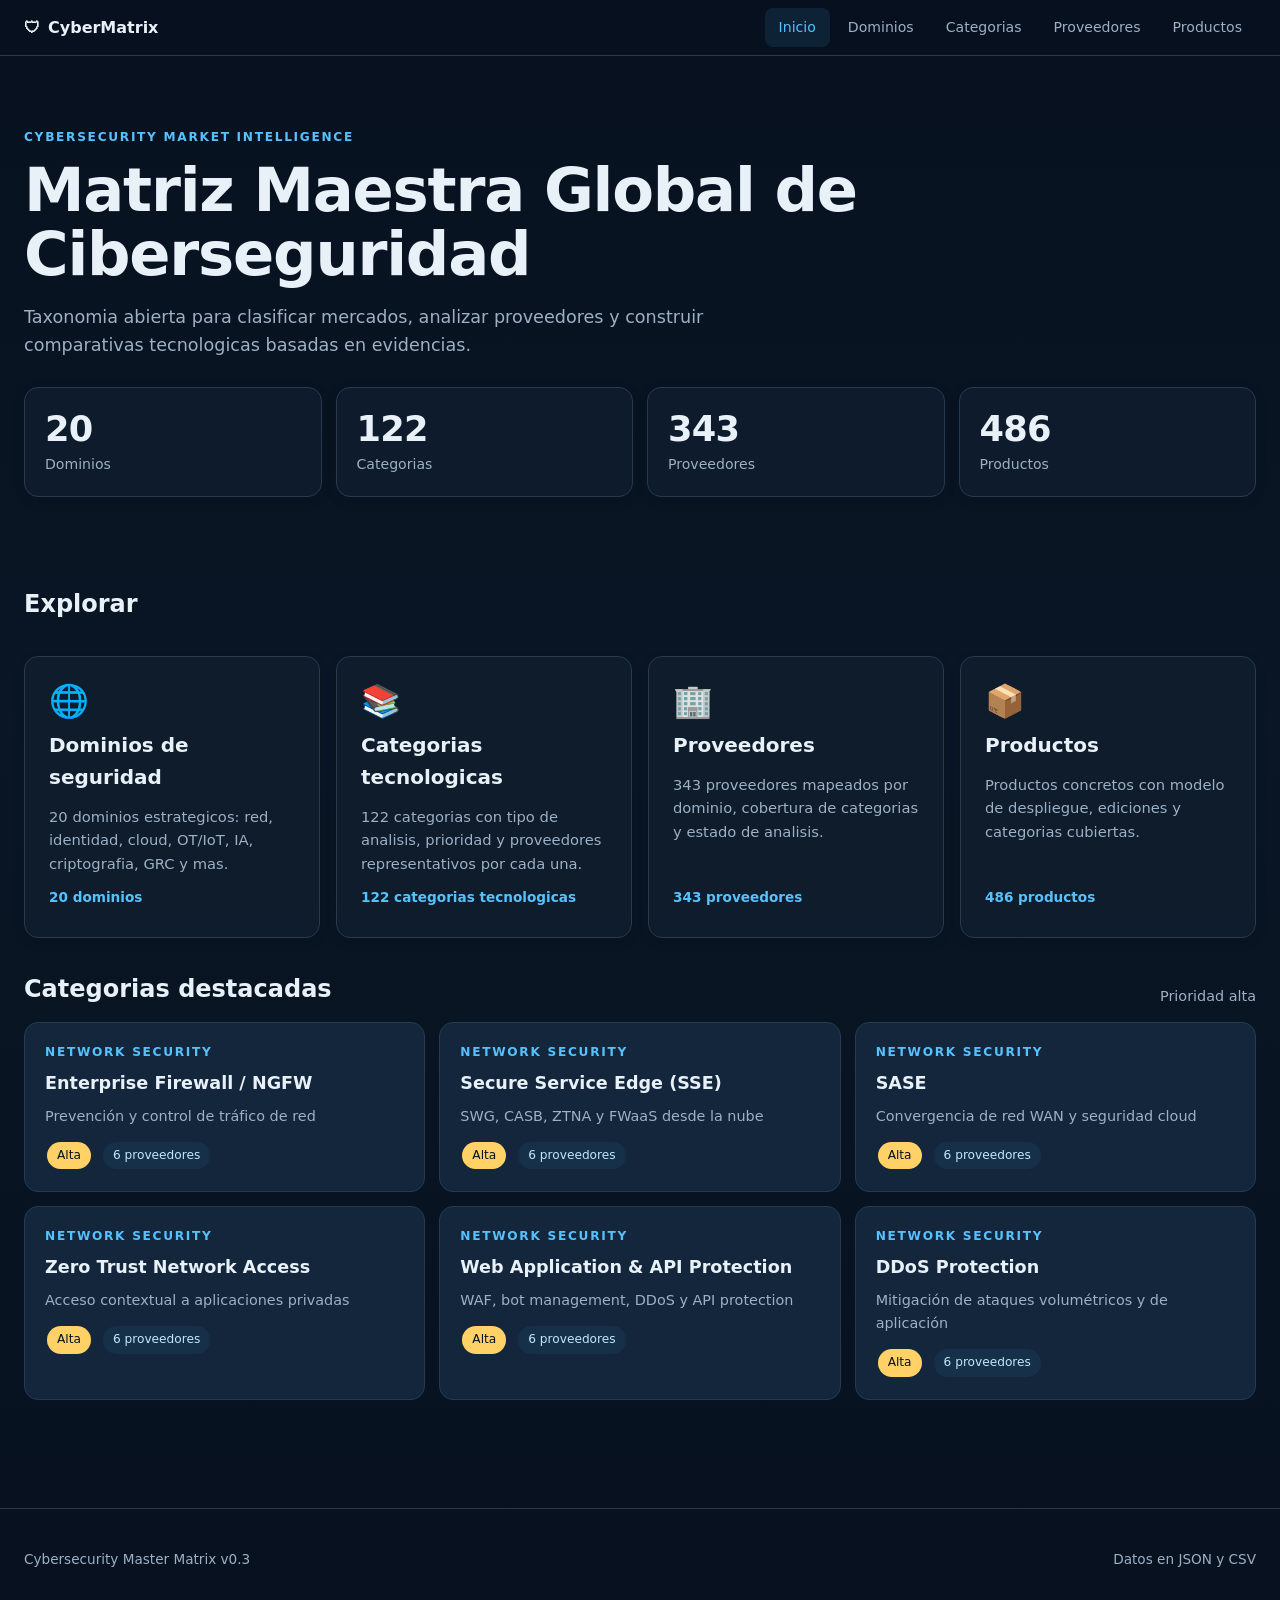
==== index.html @ caa4a9ca "feat: v0.3 — product layer, capabilities, deployment badges - 550 product entries (486 unique) mappe" ====
<!DOCTYPE html>
<html lang="es">
<head>
  <meta charset="utf-8">
  <meta name="viewport" content="width=device-width, initial-scale=1">
  <meta name="description" content="Matriz maestra global de mercados, categorias y proveedores de ciberseguridad. Taxonomia abierta con 20 dominios, 122 categorias y 343 proveedores.">
  <title>Matriz Maestra Global de Ciberseguridad</title>
  <link rel="stylesheet" href="assets/styles.css">
</head>
<body>
  <div id="nav-slot"></div>

  <main class="page-content">
    <div class="container">

      <section class="hero">
        <div class="eyebrow">Cybersecurity Market Intelligence</div>
        <h1>Matriz Maestra Global de Ciberseguridad</h1>
        <p>Taxonomia abierta para clasificar mercados, analizar proveedores y construir comparativas tecnologicas basadas en evidencias.</p>
        <div id="stats" class="stats"></div>
      </section>

      <section>
        <div class="section-header">
          <h2>Explorar</h2>
        </div>
        <div class="entries">
          <a class="entry-card" href="domains.html">
            <div class="entry-icon">&#127760;</div>
            <h2>Dominios de seguridad</h2>
            <p>20 dominios estrategicos: red, identidad, cloud, OT/IoT, IA, criptografia, GRC y mas.</p>
            <span id="count-domains" class="entry-count"></span>
          </a>
          <a class="entry-card" href="categories.html">
            <div class="entry-icon">&#128218;</div>
            <h2>Categorias tecnologicas</h2>
            <p>122 categorias con tipo de analisis, prioridad y proveedores representativos por cada una.</p>
            <span id="count-categories" class="entry-count"></span>
          </a>
          <a class="entry-card" href="providers.html">
            <div class="entry-icon">&#127970;</div>
            <h2>Proveedores</h2>
            <p>343 proveedores mapeados por dominio, cobertura de categorias y estado de analisis.</p>
            <span id="count-providers" class="entry-count"></span>
          </a>
          <a class="entry-card" href="products.html">
            <div class="entry-icon">&#128230;</div>
            <h2>Productos</h2>
            <p>Productos concretos con modelo de despliegue, ediciones y categorias cubiertas.</p>
            <span id="count-products" class="entry-count"></span>
          </a>
        </div>
      </section>

      <section>
        <div class="section-header">
          <h2>Categorias destacadas</h2>
          <span class="result-count">Prioridad alta</span>
        </div>
        <div id="highlights"></div>
      </section>

    </div>
  </main>

  <div id="footer-slot"></div>

  <script src="assets/data.js"></script>
  <script src="assets/app.js"></script>
</body>
</html>
---- assets/styles.css ----
/* ==========================================================================
   Cybersecurity Master Matrix — v0.2
   Dark theme, CSS custom properties, mobile-first responsive
   ========================================================================== */

/* --- Custom Properties --- */
:root {
  --bg: #07111f;
  --bg-gradient: linear-gradient(180deg, #07111f, #0a1625 45%, #07111f);
  --panel: rgba(15, 29, 46, 0.88);
  --panel-solid: #0f1d2e;
  --panel-hover: #13263b;
  --text: #e8f0f8;
  --text-secondary: #9db0c4;
  --accent: #55c2ff;
  --accent-hover: #7dd3ff;
  --border: #263b50;
  --success: #6ee7a8;
  --warning: #ffd166;
  --danger: #ff6b6b;
  --radius: 14px;
  --radius-sm: 8px;
  --radius-pill: 999px;
  --shadow: 0 14px 40px rgba(0, 0, 0, 0.18);
  --shadow-sm: 0 4px 12px rgba(0, 0, 0, 0.12);
  --font: Inter, ui-sans-serif, system-ui, -apple-system, "Segoe UI", Roboto, Arial, sans-serif;
  --max-width: 1400px;
  --nav-height: 56px;
}

/* --- Reset --- */
*,
*::before,
*::after {
  box-sizing: border-box;
  margin: 0;
  padding: 0;
}

/* --- Base --- */
html {
  scroll-behavior: smooth;
  -webkit-text-size-adjust: 100%;
}

body {
  font-family: var(--font);
  background: var(--bg-gradient);
  color: var(--text);
  line-height: 1.6;
  min-height: 100vh;
}

a {
  color: var(--accent);
  text-decoration: none;
  transition: color 0.2s;
}

a:hover {
  color: var(--accent-hover);
}

/* --- Layout --- */
.container {
  max-width: var(--max-width);
  margin: 0 auto;
  padding: 0 24px;
}

.page-content {
  padding-top: calc(var(--nav-height) + 24px);
  padding-bottom: 60px;
  min-height: 100vh;
}

/* --- Navigation --- */
.nav {
  position: fixed;
  top: 0;
  left: 0;
  right: 0;
  height: var(--nav-height);
  background: rgba(7, 17, 31, 0.92);
  backdrop-filter: blur(16px);
  -webkit-backdrop-filter: blur(16px);
  border-bottom: 1px solid var(--border);
  z-index: 100;
  display: flex;
  align-items: center;
}

.nav .container {
  display: flex;
  align-items: center;
  justify-content: space-between;
  width: 100%;
}

.nav-brand {
  font-weight: 700;
  font-size: 1rem;
  color: var(--text);
  display: flex;
  align-items: center;
  gap: 8px;
  white-space: nowrap;
  text-decoration: none;
}

.nav-brand:hover {
  color: var(--text);
}

.nav-links {
  display: flex;
  gap: 4px;
  list-style: none;
}

.nav-links a {
  padding: 8px 14px;
  border-radius: var(--radius-sm);
  color: var(--text-secondary);
  font-size: 0.88rem;
  font-weight: 500;
  transition: background 0.2s, color 0.2s;
}

.nav-links a:hover,
.nav-links a.active {
  background: rgba(85, 194, 255, 0.1);
  color: var(--accent);
}

.nav-toggle {
  display: none;
  background: none;
  border: none;
  color: var(--text);
  font-size: 1.4rem;
  cursor: pointer;
  padding: 4px 8px;
}

/* --- Breadcrumbs --- */
.breadcrumbs {
  display: flex;
  align-items: center;
  gap: 6px;
  font-size: 0.85rem;
  color: var(--text-secondary);
  margin-bottom: 20px;
  flex-wrap: wrap;
}

.breadcrumbs a {
  color: var(--text-secondary);
}

.breadcrumbs a:hover {
  color: var(--accent);
}

.breadcrumbs .sep {
  color: var(--border);
  user-select: none;
}

.breadcrumbs .current {
  color: var(--text);
  font-weight: 600;
}

/* --- Hero --- */
.hero {
  padding: 48px 0 32px;
}

.hero .eyebrow {
  margin-bottom: 12px;
}

.hero h1 {
  font-size: clamp(2rem, 5vw, 3.8rem);
  line-height: 1.05;
  margin-bottom: 16px;
  max-width: 900px;
  letter-spacing: -0.02em;
}

.hero p {
  color: var(--text-secondary);
  max-width: 700px;
  font-size: 1.1rem;
  line-height: 1.6;
}

/* --- Eyebrow --- */
.eyebrow {
  text-transform: uppercase;
  letter-spacing: 0.14em;
  font-size: 0.76rem;
  color: var(--accent);
  font-weight: 700;
}

/* --- Stats Grid --- */
.stats {
  display: grid;
  grid-template-columns: repeat(4, 1fr);
  gap: 14px;
  margin: 28px 0;
}

.stat {
  background: var(--panel);
  border: 1px solid var(--border);
  border-radius: var(--radius);
  padding: 20px;
  box-shadow: var(--shadow-sm);
}

.stat strong {
  font-size: 2.2rem;
  display: block;
  line-height: 1.2;
  letter-spacing: -0.02em;
}

.stat span {
  color: var(--text-secondary);
  font-size: 0.88rem;
}

/* --- Entry Cards (homepage) --- */
.entries {
  display: grid;
  grid-template-columns: repeat(auto-fit, minmax(260px, 1fr));
  gap: 16px;
  margin: 32px 0;
}

.entry-card {
  background: var(--panel);
  border: 1px solid var(--border);
  border-radius: var(--radius);
  padding: 28px 24px;
  box-shadow: var(--shadow-sm);
  transition: border-color 0.2s, transform 0.15s, box-shadow 0.2s;
  display: flex;
  flex-direction: column;
  gap: 12px;
  text-decoration: none;
  color: var(--text);
}

.entry-card:hover {
  border-color: var(--accent);
  transform: translateY(-2px);
  box-shadow: var(--shadow), 0 0 0 1px var(--accent);
  color: var(--text);
}

.entry-card .entry-icon {
  font-size: 2rem;
  line-height: 1;
}

.entry-card h2 {
  font-size: 1.25rem;
  margin: 0;
}

.entry-card p {
  color: var(--text-secondary);
  font-size: 0.92rem;
  margin: 0;
  flex: 1;
}

.entry-card .entry-count {
  color: var(--accent);
  font-size: 0.85rem;
  font-weight: 600;
}

/* --- Panel --- */
.panel {
  background: var(--panel);
  border: 1px solid var(--border);
  border-radius: var(--radius);
  box-shadow: var(--shadow);
  padding: 18px;
  overflow: auto;
}

/* --- Toolbar / Filters --- */
.toolbar {
  display: grid;
  grid-template-columns: 2fr 1fr 1fr;
  gap: 12px;
  padding: 16px;
  position: sticky;
  top: var(--nav-height);
  z-index: 50;
  backdrop-filter: blur(14px);
  -webkit-backdrop-filter: blur(14px);
  margin-bottom: 20px;
}

.toolbar.two-col {
  grid-template-columns: 2fr 1fr;
}

input[type="search"],
input[type="text"],
select {
  width: 100%;
  padding: 11px 14px;
  border-radius: var(--radius-sm);
  border: 1px solid var(--border);
  background: #0a1726;
  color: var(--text);
  font-size: 0.92rem;
  font-family: var(--font);
  transition: border-color 0.2s;
}

input[type="search"]:focus,
input[type="text"]:focus,
select:focus {
  outline: none;
  border-color: var(--accent);
}

/* --- Grid --- */
.grid {
  display: grid;
  grid-template-columns: repeat(auto-fill, minmax(320px, 1fr));
  gap: 14px;
}

/* --- Card --- */
.card {
  background: var(--panel-hover);
  border: 1px solid var(--border);
  border-radius: var(--radius);
  padding: 20px;
  transition: border-color 0.2s, transform 0.15s;
}

.card:hover {
  border-color: rgba(85, 194, 255, 0.4);
  transform: translateY(-1px);
}

a.card {
  color: var(--text);
  text-decoration: none;
  display: block;
}

.card .eyebrow {
  margin-bottom: 6px;
}

.card h3 {
  margin: 4px 0 8px;
  font-size: 1.1rem;
}

.card p {
  color: var(--text-secondary);
  font-size: 0.9rem;
}

.card-meta {
  display: flex;
  gap: 8px;
  flex-wrap: wrap;
  margin-top: 12px;
}

/* --- Badge --- */
.badge {
  display: inline-block;
  padding: 4px 10px;
  border-radius: var(--radius-pill);
  background: #17304a;
  color: #bfe8ff;
  font-size: 0.76rem;
  font-weight: 500;
  white-space: nowrap;
  vertical-align: middle;
  margin: 2px 2px;
}

.badge.priority-Alta {
  background: var(--warning);
  color: #07111f;
}

.badge.priority-Media {
  background: #3d5a80;
  color: #e8f0f8;
}

.badge.priority-Baja {
  background: #1a2d42;
  color: #9db0c4;
}

.badge.maturity-Consolidado {
  background: rgba(110, 231, 168, 0.15);
  color: var(--success);
}

.badge.maturity-Crecimiento {
  background: rgba(85, 194, 255, 0.15);
  color: var(--accent);
}

.badge.maturity-Emergente {
  background: rgba(255, 209, 102, 0.15);
  color: var(--warning);
}

.badge.maturity-Especializado {
  background: rgba(200, 160, 255, 0.15);
  color: #c8a0ff;
}

.badge.deploy-saas {
  background: rgba(85, 194, 255, 0.15);
  color: var(--accent);
}

.badge.deploy-onprem {
  background: rgba(255, 150, 100, 0.15);
  color: #ff9664;
}

.badge.deploy-hybrid {
  background: rgba(200, 160, 255, 0.15);
  color: #c8a0ff;
}

.badge.deploy-cloud {
  background: rgba(110, 231, 168, 0.15);
  color: var(--success);
}

.badge.deploy-appliance {
  background: rgba(255, 209, 102, 0.15);
  color: var(--warning);
}

/* --- Table --- */
.table-wrapper {
  overflow-x: auto;
  -webkit-overflow-scrolling: touch;
}

table {
  width: 100%;
  border-collapse: collapse;
}

/* Only force min-width on listing tables, not detail tables */
.categories-table table {
  min-width: 800px;
}

th,
td {
  padding: 12px 14px;
  border-bottom: 1px solid var(--border);
  text-align: left;
  vertical-align: top;
  line-height: 1.5;
  word-break: break-word;
}

th {
  background: #102238;
  color: #cdeafa;
  font-size: 0.8rem;
  text-transform: uppercase;
  letter-spacing: 0.06em;
  font-weight: 600;
  white-space: nowrap;
}

/* Sticky headers only on listing pages (with toolbar above) */
.has-sticky-header th {
  position: sticky;
  top: calc(var(--nav-height) + 70px);
  z-index: 10;
}

tbody tr {
  transition: background 0.15s;
}

tbody tr:hover {
  background: #10243a;
}

td a {
  font-weight: 600;
}

/* --- Section Header --- */
.section-header {
  display: flex;
  justify-content: space-between;
  align-items: flex-end;
  gap: 16px;
  margin: 28px 0 14px;
}

.section-header h2 {
  margin: 0;
  font-size: 1.5rem;
}

.result-count {
  color: var(--text-secondary);
  font-size: 0.9rem;
  white-space: nowrap;
}

/* --- Detail Page (Ficha) --- */
.detail-header {
  margin-bottom: 32px;
}

.detail-header h1 {
  font-size: clamp(1.6rem, 4vw, 2.4rem);
  margin: 8px 0 12px;
  letter-spacing: -0.01em;
}

.detail-header .subtitle {
  color: var(--text-secondary);
  font-size: 1.05rem;
}

.detail-meta {
  display: flex;
  gap: 10px;
  flex-wrap: wrap;
  margin-top: 16px;
}

.detail-section {
  margin-bottom: 28px;
}

.detail-section h2 {
  font-size: 1.15rem;
  margin-bottom: 14px;
  padding-bottom: 8px;
  border-bottom: 1px solid var(--border);
}

.detail-grid {
  display: grid;
  grid-template-columns: repeat(auto-fill, minmax(280px, 1fr));
  gap: 12px;
}

/* --- Two-column detail layout --- */
.detail-layout {
  display: grid;
  grid-template-columns: 1fr 320px;
  gap: 24px;
  align-items: start;
}

.detail-main {
  min-width: 0;
}

.detail-sidebar {
  display: flex;
  flex-direction: column;
  gap: 16px;
}

.sidebar-card {
  background: var(--panel);
  border: 1px solid var(--border);
  border-radius: var(--radius);
  padding: 20px;
}

.sidebar-card h3 {
  font-size: 0.92rem;
  text-transform: uppercase;
  letter-spacing: 0.06em;
  color: var(--text-secondary);
  margin-bottom: 16px;
}

.sidebar-stats {
  display: grid;
  grid-template-columns: 1fr 1fr;
  gap: 12px;
  margin-bottom: 16px;
  padding-bottom: 16px;
  border-bottom: 1px solid var(--border);
}

.sidebar-stat {
  text-align: center;
}

.sidebar-stat strong {
  display: block;
  font-size: 1.8rem;
  line-height: 1.2;
  letter-spacing: -0.02em;
}

.sidebar-stat span {
  color: var(--text-secondary);
  font-size: 0.82rem;
}

.sidebar-row {
  display: flex;
  justify-content: space-between;
  align-items: center;
  padding: 8px 0;
  border-bottom: 1px solid rgba(38, 59, 80, 0.5);
  font-size: 0.9rem;
}

.sidebar-row:last-child {
  border-bottom: none;
}

.sidebar-row span {
  color: var(--text-secondary);
}

.sidebar-card .provider-chips {
  max-height: 300px;
  overflow-y: auto;
}

/* --- Key-Value Pairs --- */
.kv-list {
  display: grid;
  grid-template-columns: 160px 1fr;
  gap: 8px 16px;
  align-items: baseline;
}

.kv-list dt {
  color: var(--text-secondary);
  font-size: 0.88rem;
  font-weight: 500;
}

.kv-list dd {
  font-size: 0.95rem;
}

/* --- Provider chips --- */
.provider-chips {
  display: flex;
  flex-wrap: wrap;
  gap: 8px;
}

.provider-chip {
  display: inline-flex;
  align-items: center;
  padding: 6px 14px;
  background: #17304a;
  border: 1px solid var(--border);
  border-radius: var(--radius-pill);
  color: var(--text);
  font-size: 0.85rem;
  font-weight: 500;
  transition: border-color 0.2s, background 0.2s;
}

a.provider-chip:hover {
  border-color: var(--accent);
  background: rgba(85, 194, 255, 0.1);
  color: var(--accent);
}

/* --- Category list in detail --- */
.category-list {
  display: grid;
  grid-template-columns: repeat(auto-fill, minmax(380px, 1fr));
  gap: 10px;
}

.category-item {
  display: flex;
  flex-direction: column;
  gap: 8px;
  padding: 14px 16px;
  background: var(--panel-hover);
  border: 1px solid var(--border);
  border-radius: var(--radius-sm);
  color: var(--text);
  transition: border-color 0.2s, transform 0.15s;
}

a.category-item {
  text-decoration: none;
}

a.category-item:hover {
  border-color: var(--accent);
  color: var(--text);
  transform: translateY(-1px);
}

.category-item .cat-top {
  display: flex;
  align-items: center;
  justify-content: space-between;
  gap: 10px;
}

.category-item .cat-name {
  font-weight: 600;
  font-size: 0.95rem;
}

.category-item .cat-id {
  font-family: var(--font);
  font-size: 0.75rem;
  color: var(--text-secondary);
  font-weight: 500;
}

.category-item .cat-objective {
  color: var(--text-secondary);
  font-size: 0.84rem;
  line-height: 1.4;
}

/* --- Empty State --- */
.empty {
  padding: 48px 24px;
  text-align: center;
  color: var(--text-secondary);
  font-size: 1rem;
}

/* --- Footer --- */
.footer {
  padding: 40px 0;
  color: var(--text-secondary);
  font-size: 0.85rem;
  border-top: 1px solid var(--border);
  margin-top: 48px;
}

.footer .container {
  display: flex;
  justify-content: space-between;
  align-items: center;
  flex-wrap: wrap;
  gap: 12px;
}

.footer a {
  color: var(--text-secondary);
}

.footer a:hover {
  color: var(--accent);
}

/* --- Loading --- */
.loading {
  display: flex;
  align-items: center;
  justify-content: center;
  padding: 48px;
  color: var(--text-secondary);
}

.loading::after {
  content: "";
  width: 20px;
  height: 20px;
  border: 2px solid var(--border);
  border-top-color: var(--accent);
  border-radius: 50%;
  animation: spin 0.6s linear infinite;
  margin-left: 12px;
}

@keyframes spin {
  to { transform: rotate(360deg); }
}

/* --- Responsive --- */
@media (max-width: 1024px) {
  .entries {
    grid-template-columns: repeat(2, 1fr);
  }

  .toolbar {
    grid-template-columns: 1fr 1fr;
  }

  .toolbar.two-col {
    grid-template-columns: 1fr;
  }

  .detail-layout {
    grid-template-columns: 1fr;
  }

  .detail-sidebar {
    position: static;
    display: grid;
    grid-template-columns: repeat(auto-fit, minmax(280px, 1fr));
  }
}

@media (max-width: 768px) {
  :root {
    --nav-height: 52px;
  }

  .nav-links {
    display: none;
    position: fixed;
    top: var(--nav-height);
    left: 0;
    right: 0;
    background: rgba(7, 17, 31, 0.97);
    backdrop-filter: blur(16px);
    flex-direction: column;
    padding: 12px;
    border-bottom: 1px solid var(--border);
  }

  .nav-links.open {
    display: flex;
  }

  .nav-toggle {
    display: block;
  }

  .stats {
    grid-template-columns: repeat(2, 1fr);
  }

  .entries {
    grid-template-columns: 1fr;
  }

  .toolbar {
    grid-template-columns: 1fr;
    position: static;
  }

  .grid {
    grid-template-columns: 1fr;
  }

  .kv-list {
    grid-template-columns: 1fr;
  }

  .kv-list dt {
    margin-top: 8px;
  }

  th {
    position: static;
  }

  .hero {
    padding: 32px 0 20px;
  }

  .section-header {
    flex-direction: column;
    align-items: flex-start;
    gap: 8px;
  }

  .footer .container {
    flex-direction: column;
    text-align: center;
  }
}

@media (max-width: 480px) {
  .container {
    padding: 0 16px;
  }

  .stat {
    padding: 14px;
  }

  .stat strong {
    font-size: 1.6rem;
  }

  .entry-card {
    padding: 20px 18px;
  }
}
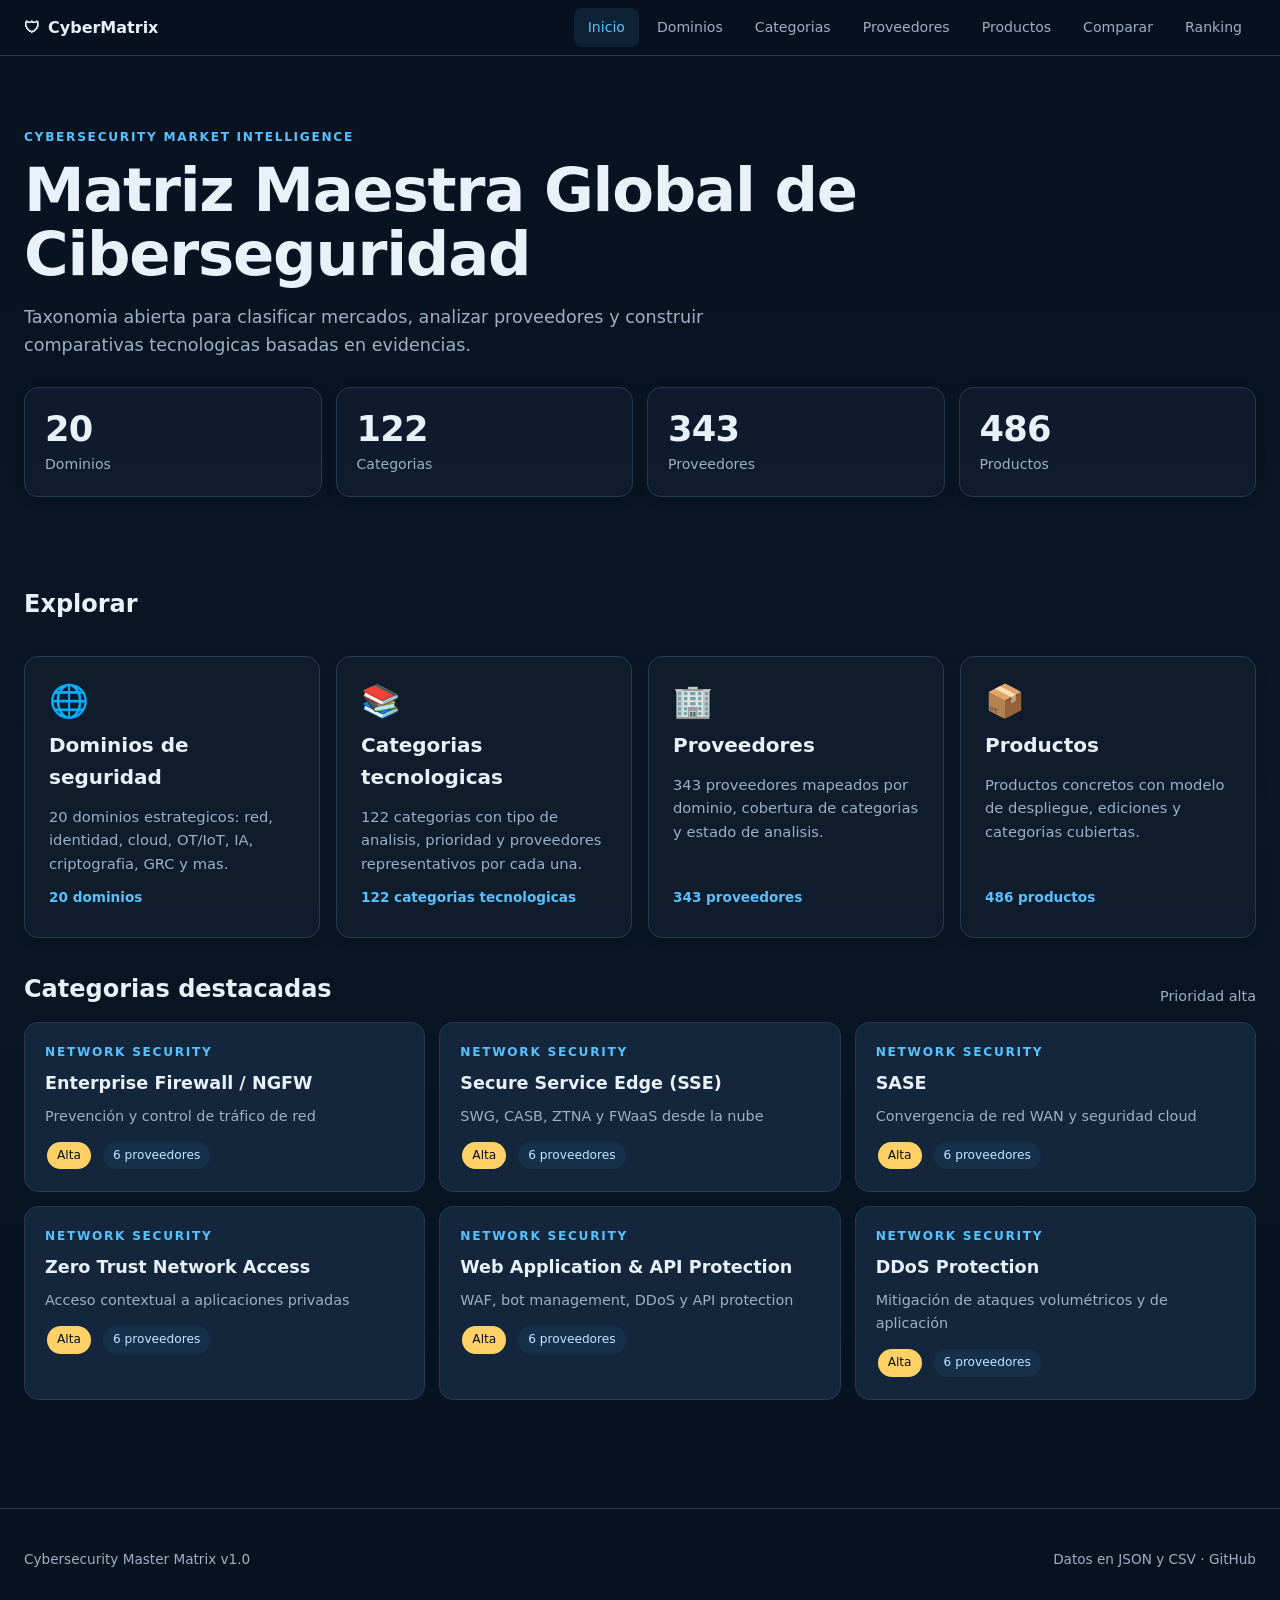
==== commit d365a565: "feat: v1.0 — SEO, UX polish, professional README SEO: - Open Graph meta tags (og:title, og:descripti" ====
--- a/index.html
+++ b/index.html
@@ -3,9 +3,28 @@
 <head>
   <meta charset="utf-8">
   <meta name="viewport" content="width=device-width, initial-scale=1">
-  <meta name="description" content="Matriz maestra global de mercados, categorias y proveedores de ciberseguridad. Taxonomia abierta con 20 dominios, 122 categorias y 343 proveedores.">
+  <meta name="description" content="Taxonomia abierta con 20 dominios, 122 categorias, 343 proveedores y 486 productos de ciberseguridad">
+  <link rel="icon" href="favicon.svg" type="image/svg+xml">
+  <meta name="theme-color" content="#07111f">
+  <meta property="og:type" content="website">
+  <meta property="og:site_name" content="CyberMatrix">
+  <meta property="og:url" content="https://pedri77.github.io/cybersecurity-master-matrix/">
+  <meta property="og:title" content="Matriz Maestra Global de Ciberseguridad">
+  <meta property="og:description" content="Taxonomia abierta con 20 dominios, 122 categorias, 343 proveedores y 486 productos de ciberseguridad">
+  <link rel="canonical" href="https://pedri77.github.io/cybersecurity-master-matrix/">
   <title>Matriz Maestra Global de Ciberseguridad</title>
   <link rel="stylesheet" href="assets/styles.css">
+  <script type="application/ld+json">
+  {
+    "@context": "https://schema.org",
+    "@type": "WebSite",
+    "name": "CyberMatrix",
+    "alternateName": "Matriz Maestra Global de Ciberseguridad",
+    "url": "https://pedri77.github.io/cybersecurity-master-matrix/",
+    "description": "Taxonomia abierta para clasificar mercados, analizar proveedores y construir comparativas tecnologicas de ciberseguridad basadas en evidencias.",
+    "inLanguage": "es"
+  }
+  </script>
 </head>
 <body>
   <div id="nav-slot"></div>
--- a/assets/styles.css
+++ b/assets/styles.css
@@ -749,6 +749,299 @@
   line-height: 1.4;
 }
 
+/* --- Comparator --- */
+.compare-selector {
+  display: flex;
+  gap: 12px;
+  align-items: center;
+  flex-wrap: wrap;
+  margin-bottom: 24px;
+}
+
+.compare-selector input[type="search"] {
+  flex: 1;
+  min-width: 250px;
+}
+
+.compare-selector .btn {
+  padding: 11px 20px;
+  border-radius: var(--radius-sm);
+  border: 1px solid var(--accent);
+  background: transparent;
+  color: var(--accent);
+  font-family: var(--font);
+  font-size: 0.92rem;
+  font-weight: 600;
+  cursor: pointer;
+  transition: background 0.2s, color 0.2s;
+  white-space: nowrap;
+}
+
+.compare-selector .btn:hover {
+  background: var(--accent);
+  color: #062034;
+}
+
+.compare-selector .btn.btn-danger {
+  border-color: var(--danger);
+  color: var(--danger);
+}
+
+.compare-selector .btn.btn-danger:hover {
+  background: var(--danger);
+  color: #fff;
+}
+
+.compare-search-results {
+  position: absolute;
+  top: 100%;
+  left: 0;
+  right: 0;
+  max-height: 300px;
+  overflow-y: auto;
+  background: var(--panel-solid);
+  border: 1px solid var(--border);
+  border-radius: var(--radius-sm);
+  z-index: 60;
+  box-shadow: var(--shadow);
+}
+
+.compare-search-results .search-item {
+  padding: 10px 14px;
+  cursor: pointer;
+  border-bottom: 1px solid var(--border);
+  transition: background 0.15s;
+  font-size: 0.9rem;
+}
+
+.compare-search-results .search-item:hover {
+  background: var(--panel-hover);
+}
+
+.compare-search-results .search-item .si-product {
+  font-weight: 600;
+}
+
+.compare-search-results .search-item .si-provider {
+  color: var(--text-secondary);
+  font-size: 0.82rem;
+  margin-left: 8px;
+}
+
+.search-wrapper {
+  position: relative;
+  flex: 1;
+  min-width: 250px;
+}
+
+.compare-selected {
+  display: flex;
+  gap: 10px;
+  flex-wrap: wrap;
+  margin-bottom: 24px;
+}
+
+.compare-chip {
+  display: inline-flex;
+  align-items: center;
+  gap: 8px;
+  padding: 8px 14px;
+  background: rgba(85, 194, 255, 0.1);
+  border: 1px solid var(--accent);
+  border-radius: var(--radius-pill);
+  color: var(--text);
+  font-size: 0.88rem;
+  font-weight: 500;
+}
+
+.compare-chip .chip-remove {
+  cursor: pointer;
+  color: var(--text-secondary);
+  font-size: 1.1rem;
+  line-height: 1;
+  transition: color 0.2s;
+}
+
+.compare-chip .chip-remove:hover {
+  color: var(--danger);
+}
+
+.compare-table {
+  width: 100%;
+  border-collapse: collapse;
+}
+
+.compare-table th,
+.compare-table td {
+  padding: 12px 16px;
+  border-bottom: 1px solid var(--border);
+  vertical-align: top;
+}
+
+.compare-table th {
+  position: static;
+  text-align: left;
+  background: #102238;
+}
+
+.compare-table th:first-child {
+  width: 180px;
+  color: var(--text-secondary);
+  font-size: 0.82rem;
+  text-transform: uppercase;
+  letter-spacing: 0.06em;
+}
+
+.compare-table .product-header {
+  text-align: center;
+  min-width: 200px;
+}
+
+.compare-table .product-header a {
+  font-size: 1rem;
+  font-weight: 700;
+}
+
+.compare-table .product-header .compare-provider {
+  display: block;
+  color: var(--text-secondary);
+  font-size: 0.82rem;
+  font-weight: 400;
+  margin-top: 4px;
+}
+
+.compare-table td:first-child {
+  font-weight: 600;
+  color: var(--text-secondary);
+  font-size: 0.88rem;
+}
+
+.compare-table tbody tr:hover {
+  background: #10243a;
+}
+
+.compare-table .match {
+  color: var(--success);
+}
+
+.compare-table .no-match {
+  color: var(--text-secondary);
+  opacity: 0.5;
+}
+
+/* --- Ranking --- */
+.ranking-controls {
+  display: grid;
+  grid-template-columns: 1fr 1fr;
+  gap: 20px;
+  margin-bottom: 28px;
+}
+
+.ranking-filters,
+.ranking-weights {
+  background: var(--panel);
+  border: 1px solid var(--border);
+  border-radius: var(--radius);
+  padding: 20px;
+}
+
+.ranking-filters h3,
+.ranking-weights h3 {
+  font-size: 0.88rem;
+  text-transform: uppercase;
+  letter-spacing: 0.06em;
+  color: var(--text-secondary);
+  margin-bottom: 16px;
+}
+
+.filter-group {
+  margin-bottom: 14px;
+}
+
+.filter-group label {
+  display: block;
+  font-size: 0.85rem;
+  color: var(--text-secondary);
+  margin-bottom: 6px;
+}
+
+.weight-row {
+  display: flex;
+  align-items: center;
+  gap: 12px;
+  margin-bottom: 12px;
+}
+
+.weight-row label {
+  flex: 1;
+  font-size: 0.88rem;
+  color: var(--text-secondary);
+}
+
+.weight-row input[type="range"] {
+  width: 120px;
+  accent-color: var(--accent);
+}
+
+.weight-row .weight-val {
+  width: 32px;
+  text-align: right;
+  font-size: 0.85rem;
+  color: var(--accent);
+  font-weight: 600;
+}
+
+.score-bar-cell {
+  display: flex;
+  align-items: center;
+  gap: 10px;
+}
+
+.score-bar {
+  flex: 1;
+  height: 8px;
+  background: rgba(38, 59, 80, 0.6);
+  border-radius: 4px;
+  overflow: hidden;
+  min-width: 60px;
+}
+
+.score-bar-fill {
+  height: 100%;
+  border-radius: 4px;
+  transition: width 0.3s;
+}
+
+.score-value {
+  font-weight: 700;
+  font-size: 1rem;
+  min-width: 36px;
+  text-align: right;
+}
+
+.rank-number {
+  font-weight: 700;
+  font-size: 1.1rem;
+  color: var(--accent);
+  min-width: 28px;
+}
+
+.rank-1 { color: #ffd166; }
+.rank-2 { color: #c0c0c0; }
+.rank-3 { color: #cd7f32; }
+
+.excluded-label {
+  color: var(--danger);
+  font-size: 0.8rem;
+  font-weight: 600;
+}
+
+@media (max-width: 768px) {
+  .ranking-controls {
+    grid-template-columns: 1fr;
+  }
+}
+
 /* --- Empty State --- */
 .empty {
   padding: 48px 24px;
@@ -804,6 +1097,50 @@
 
 @keyframes spin {
   to { transform: rotate(360deg); }
+}
+
+/* --- Back to top --- */
+.back-to-top {
+  position: fixed;
+  bottom: 28px;
+  right: 28px;
+  width: 44px;
+  height: 44px;
+  border-radius: 50%;
+  background: var(--panel-solid);
+  border: 1px solid var(--border);
+  color: var(--accent);
+  font-size: 1.2rem;
+  cursor: pointer;
+  display: flex;
+  align-items: center;
+  justify-content: center;
+  opacity: 0;
+  visibility: hidden;
+  transition: opacity 0.3s, visibility 0.3s, background 0.2s;
+  z-index: 90;
+  box-shadow: var(--shadow-sm);
+}
+
+.back-to-top.visible {
+  opacity: 1;
+  visibility: visible;
+}
+
+.back-to-top:hover {
+  background: var(--accent);
+  color: #062034;
+  border-color: var(--accent);
+}
+
+/* --- Page transition --- */
+.page-content {
+  animation: fadeIn 0.3s ease-out;
+}
+
+@keyframes fadeIn {
+  from { opacity: 0; transform: translateY(8px); }
+  to { opacity: 1; transform: translateY(0); }
 }
 
 /* --- Responsive --- */
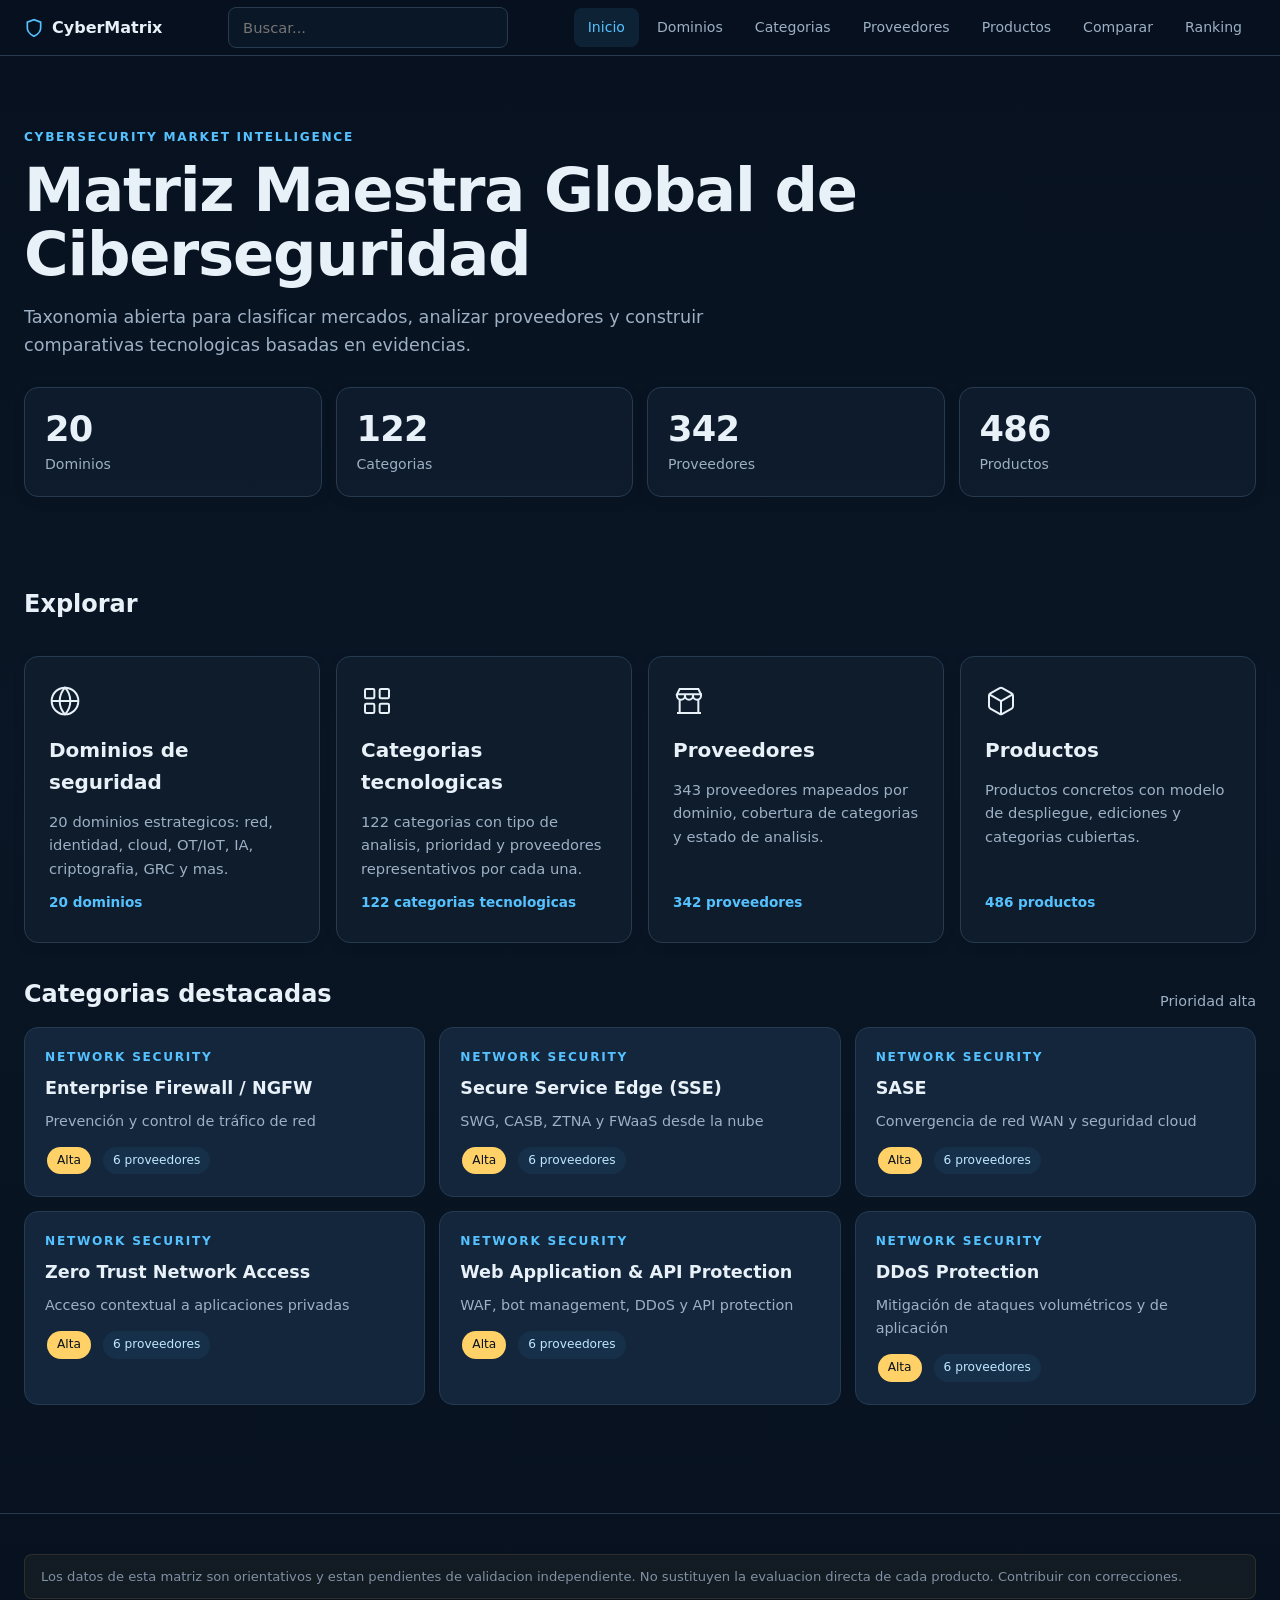
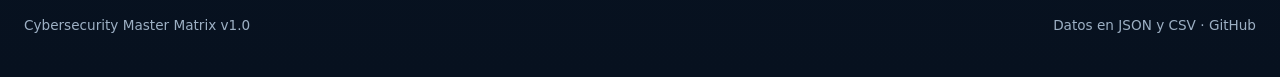
==== commit 80278ba1: "fix: UX critical fixes — SVG icons, cursor, reduced-motion, mobile search 1. Replace emoji icons wit" ====
--- a/index.html
+++ b/index.html
@@ -45,25 +45,25 @@
         </div>
         <div class="entries">
           <a class="entry-card" href="domains.html">
-            <div class="entry-icon">&#127760;</div>
+            <div class="entry-icon"><svg width="32" height="32" viewBox="0 0 24 24" fill="none" stroke="currentColor" stroke-width="1.5"><circle cx="12" cy="12" r="10"/><path d="M12 2a15 15 0 0 1 4 10 15 15 0 0 1-4 10 15 15 0 0 1-4-10A15 15 0 0 1 12 2z"/><path d="M2 12h20"/></svg></div>
             <h2>Dominios de seguridad</h2>
             <p>20 dominios estrategicos: red, identidad, cloud, OT/IoT, IA, criptografia, GRC y mas.</p>
             <span id="count-domains" class="entry-count"></span>
           </a>
           <a class="entry-card" href="categories.html">
-            <div class="entry-icon">&#128218;</div>
+            <div class="entry-icon"><svg width="32" height="32" viewBox="0 0 24 24" fill="none" stroke="currentColor" stroke-width="1.5"><rect x="3" y="3" width="7" height="7" rx="1"/><rect x="14" y="3" width="7" height="7" rx="1"/><rect x="3" y="14" width="7" height="7" rx="1"/><rect x="14" y="14" width="7" height="7" rx="1"/></svg></div>
             <h2>Categorias tecnologicas</h2>
             <p>122 categorias con tipo de analisis, prioridad y proveedores representativos por cada una.</p>
             <span id="count-categories" class="entry-count"></span>
           </a>
           <a class="entry-card" href="providers.html">
-            <div class="entry-icon">&#127970;</div>
+            <div class="entry-icon"><svg width="32" height="32" viewBox="0 0 24 24" fill="none" stroke="currentColor" stroke-width="1.5"><path d="M3 21h18M3 7v1a3 3 0 0 0 6 0V7m0 1a3 3 0 0 0 6 0V7m0 1a3 3 0 0 0 6 0V7H3l2-4h14l2 4"/><path d="M5 21V10.9M19 21V10.9"/></svg></div>
             <h2>Proveedores</h2>
             <p>343 proveedores mapeados por dominio, cobertura de categorias y estado de analisis.</p>
             <span id="count-providers" class="entry-count"></span>
           </a>
           <a class="entry-card" href="products.html">
-            <div class="entry-icon">&#128230;</div>
+            <div class="entry-icon"><svg width="32" height="32" viewBox="0 0 24 24" fill="none" stroke="currentColor" stroke-width="1.5"><path d="M21 16V8a2 2 0 0 0-1-1.73l-7-4a2 2 0 0 0-2 0l-7 4A2 2 0 0 0 3 8v8a2 2 0 0 0 1 1.73l7 4a2 2 0 0 0 2 0l7-4A2 2 0 0 0 21 16z"/><polyline points="3.27 6.96 12 12.01 20.73 6.96"/><line x1="12" y1="22.08" x2="12" y2="12"/></svg></div>
             <h2>Productos</h2>
             <p>Productos concretos con modelo de despliegue, ediciones y categorias cubiertas.</p>
             <span id="count-products" class="entry-count"></span>
--- a/assets/styles.css
+++ b/assets/styles.css
@@ -61,6 +61,18 @@
   color: var(--accent-hover);
 }
 
+/* Clickable elements */
+a.card,
+a.entry-card,
+a.provider-chip,
+a.category-item,
+.badge[href],
+a.badge,
+.btn,
+button {
+  cursor: pointer;
+}
+
 /* --- Layout --- */
 .container {
   max-width: var(--max-width);
@@ -112,6 +124,11 @@
   color: var(--text);
 }
 
+.nav-icon {
+  flex-shrink: 0;
+  color: var(--accent);
+}
+
 .nav-links {
   display: flex;
   gap: 4px;
@@ -141,6 +158,99 @@
   font-size: 1.4rem;
   cursor: pointer;
   padding: 4px 8px;
+}
+
+/* --- Global Search --- */
+.nav-search-wrapper {
+  position: relative;
+  flex: 0 1 280px;
+}
+
+.nav-search {
+  width: 100%;
+  padding: 7px 12px;
+  border-radius: var(--radius-pill);
+  border: 1px solid var(--border);
+  background: #0a1726;
+  color: var(--text);
+  font-size: 0.85rem;
+  font-family: var(--font);
+  transition: border-color 0.2s, width 0.2s;
+}
+
+.nav-search:focus {
+  outline: none;
+  border-color: var(--accent);
+}
+
+.global-search-results {
+  display: none;
+  position: absolute;
+  top: calc(100% + 6px);
+  left: 0;
+  right: 0;
+  max-height: 400px;
+  overflow-y: auto;
+  background: var(--panel-solid);
+  border: 1px solid var(--border);
+  border-radius: var(--radius-sm);
+  box-shadow: var(--shadow);
+  z-index: 200;
+}
+
+.gs-item {
+  display: grid;
+  grid-template-columns: 70px 1fr;
+  grid-template-rows: auto auto;
+  gap: 0 10px;
+  padding: 10px 14px;
+  border-bottom: 1px solid var(--border);
+  color: var(--text);
+  text-decoration: none;
+  transition: background 0.15s;
+}
+
+.gs-item:hover {
+  background: var(--panel-hover);
+}
+
+.gs-type {
+  grid-row: 1 / 3;
+  font-size: 0.7rem;
+  text-transform: uppercase;
+  letter-spacing: 0.08em;
+  color: var(--accent);
+  font-weight: 600;
+  align-self: center;
+}
+
+.gs-label {
+  font-weight: 600;
+  font-size: 0.9rem;
+}
+
+.gs-sub {
+  font-size: 0.78rem;
+  color: var(--text-secondary);
+}
+
+.gs-empty {
+  padding: 14px;
+  text-align: center;
+  color: var(--text-secondary);
+  font-size: 0.88rem;
+}
+
+@media (max-width: 768px) {
+  .nav-search-wrapper {
+    flex: 1 1 auto;
+    min-width: 0;
+  }
+
+  .nav-search {
+    font-size: 0.82rem;
+    padding: 6px 10px;
+  }
 }
 
 /* --- Breadcrumbs --- */
@@ -446,6 +556,22 @@
   color: #c8a0ff;
 }
 
+.badge.tier-1 {
+  background: rgba(255, 209, 102, 0.2);
+  color: var(--warning);
+  font-weight: 700;
+}
+
+.badge.tier-2 {
+  background: rgba(85, 194, 255, 0.15);
+  color: var(--accent);
+}
+
+.badge.tier-3 {
+  background: rgba(155, 155, 175, 0.15);
+  color: #9b9baf;
+}
+
 .badge.deploy-cloud {
   background: rgba(110, 231, 168, 0.15);
   color: var(--success);
@@ -1061,6 +1187,23 @@
 
 .footer .container {
   display: flex;
+  flex-direction: column;
+  gap: 16px;
+}
+
+.footer-disclaimer {
+  font-size: 0.82rem;
+  color: var(--text-secondary);
+  opacity: 0.8;
+  line-height: 1.5;
+  padding: 12px 16px;
+  background: rgba(255, 209, 102, 0.06);
+  border: 1px solid rgba(255, 209, 102, 0.15);
+  border-radius: var(--radius-sm);
+}
+
+.footer-bottom {
+  display: flex;
   justify-content: space-between;
   align-items: center;
   flex-wrap: wrap;
@@ -1144,6 +1287,28 @@
 }
 
 /* --- Responsive --- */
+/* --- Reduced motion --- */
+@media (prefers-reduced-motion: reduce) {
+  *,
+  *::before,
+  *::after {
+    animation-duration: 0.01ms !important;
+    animation-iteration-count: 1 !important;
+    transition-duration: 0.01ms !important;
+    scroll-behavior: auto !important;
+  }
+
+  .page-content {
+    animation: none;
+  }
+
+  .card:hover,
+  .entry-card:hover,
+  .category-item:hover {
+    transform: none;
+  }
+}
+
 @media (max-width: 1024px) {
   .entries {
     grid-template-columns: repeat(2, 1fr);
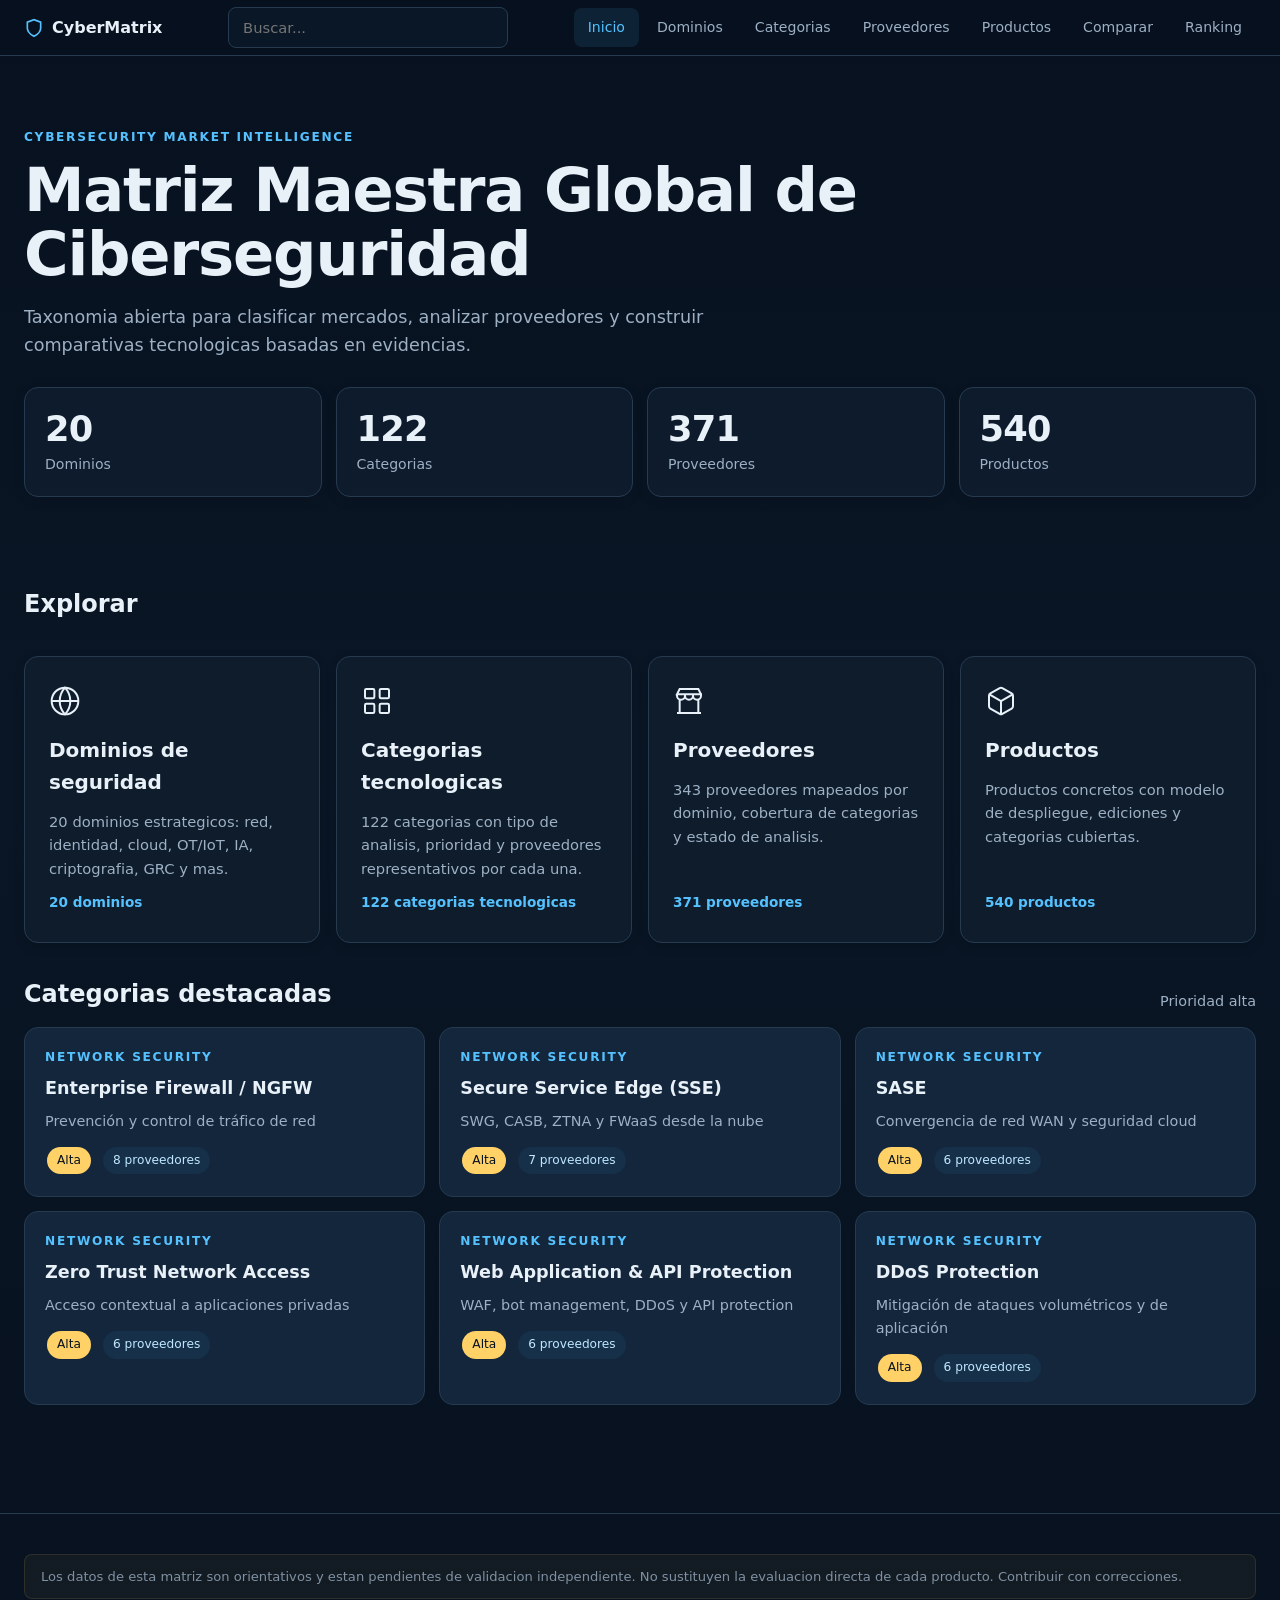
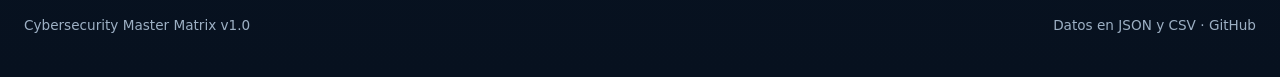
==== commit 5f921995: "fix: UX high fixes — pagination, skeleton loading, aria, copy link - Pagination: categories (25/page" ====
--- a/index.html
+++ b/index.html
@@ -36,7 +36,12 @@
         <div class="eyebrow">Cybersecurity Market Intelligence</div>
         <h1>Matriz Maestra Global de Ciberseguridad</h1>
         <p>Taxonomia abierta para clasificar mercados, analizar proveedores y construir comparativas tecnologicas basadas en evidencias.</p>
-        <div id="stats" class="stats"></div>
+        <div id="stats" class="stats">
+          <div class="skeleton skeleton-card" style="height:80px"></div>
+          <div class="skeleton skeleton-card" style="height:80px"></div>
+          <div class="skeleton skeleton-card" style="height:80px"></div>
+          <div class="skeleton skeleton-card" style="height:80px"></div>
+        </div>
       </section>
 
       <section>
@@ -76,7 +81,16 @@
           <h2>Categorias destacadas</h2>
           <span class="result-count">Prioridad alta</span>
         </div>
-        <div id="highlights"></div>
+        <div id="highlights">
+          <div class="grid">
+            <div class="skeleton skeleton-card"></div>
+            <div class="skeleton skeleton-card"></div>
+            <div class="skeleton skeleton-card"></div>
+            <div class="skeleton skeleton-card"></div>
+            <div class="skeleton skeleton-card"></div>
+            <div class="skeleton skeleton-card"></div>
+          </div>
+        </div>
       </section>
 
     </div>
--- a/assets/styles.css
+++ b/assets/styles.css
@@ -1218,6 +1218,78 @@
   color: var(--accent);
 }
 
+/* --- Pagination --- */
+.pagination {
+  display: flex;
+  justify-content: center;
+  gap: 4px;
+  margin-top: 20px;
+  flex-wrap: wrap;
+}
+
+.page-btn {
+  min-width: 36px;
+  height: 36px;
+  border: 1px solid var(--border);
+  border-radius: var(--radius-sm);
+  background: transparent;
+  color: var(--text-secondary);
+  font-family: var(--font);
+  font-size: 0.85rem;
+  cursor: pointer;
+  transition: background 0.2s, border-color 0.2s, color 0.2s;
+  display: flex;
+  align-items: center;
+  justify-content: center;
+}
+
+.page-btn:hover:not(.disabled):not(.active) {
+  background: var(--panel-hover);
+  border-color: var(--accent);
+  color: var(--text);
+}
+
+.page-btn.active {
+  background: var(--accent);
+  color: #062034;
+  border-color: var(--accent);
+  font-weight: 700;
+}
+
+.page-btn.disabled {
+  opacity: 0.3;
+  cursor: default;
+}
+
+/* --- Skeleton loading --- */
+.skeleton {
+  background: linear-gradient(90deg, var(--panel-hover) 25%, rgba(85, 194, 255, 0.05) 50%, var(--panel-hover) 75%);
+  background-size: 200% 100%;
+  animation: shimmer 1.5s infinite;
+  border-radius: var(--radius-sm);
+}
+
+.skeleton-card {
+  height: 120px;
+  margin-bottom: 14px;
+}
+
+.skeleton-row {
+  height: 48px;
+  margin-bottom: 8px;
+}
+
+.skeleton-text {
+  height: 16px;
+  width: 60%;
+  margin-bottom: 8px;
+}
+
+@keyframes shimmer {
+  0% { background-position: 200% 0; }
+  100% { background-position: -200% 0; }
+}
+
 /* --- Loading --- */
 .loading {
   display: flex;
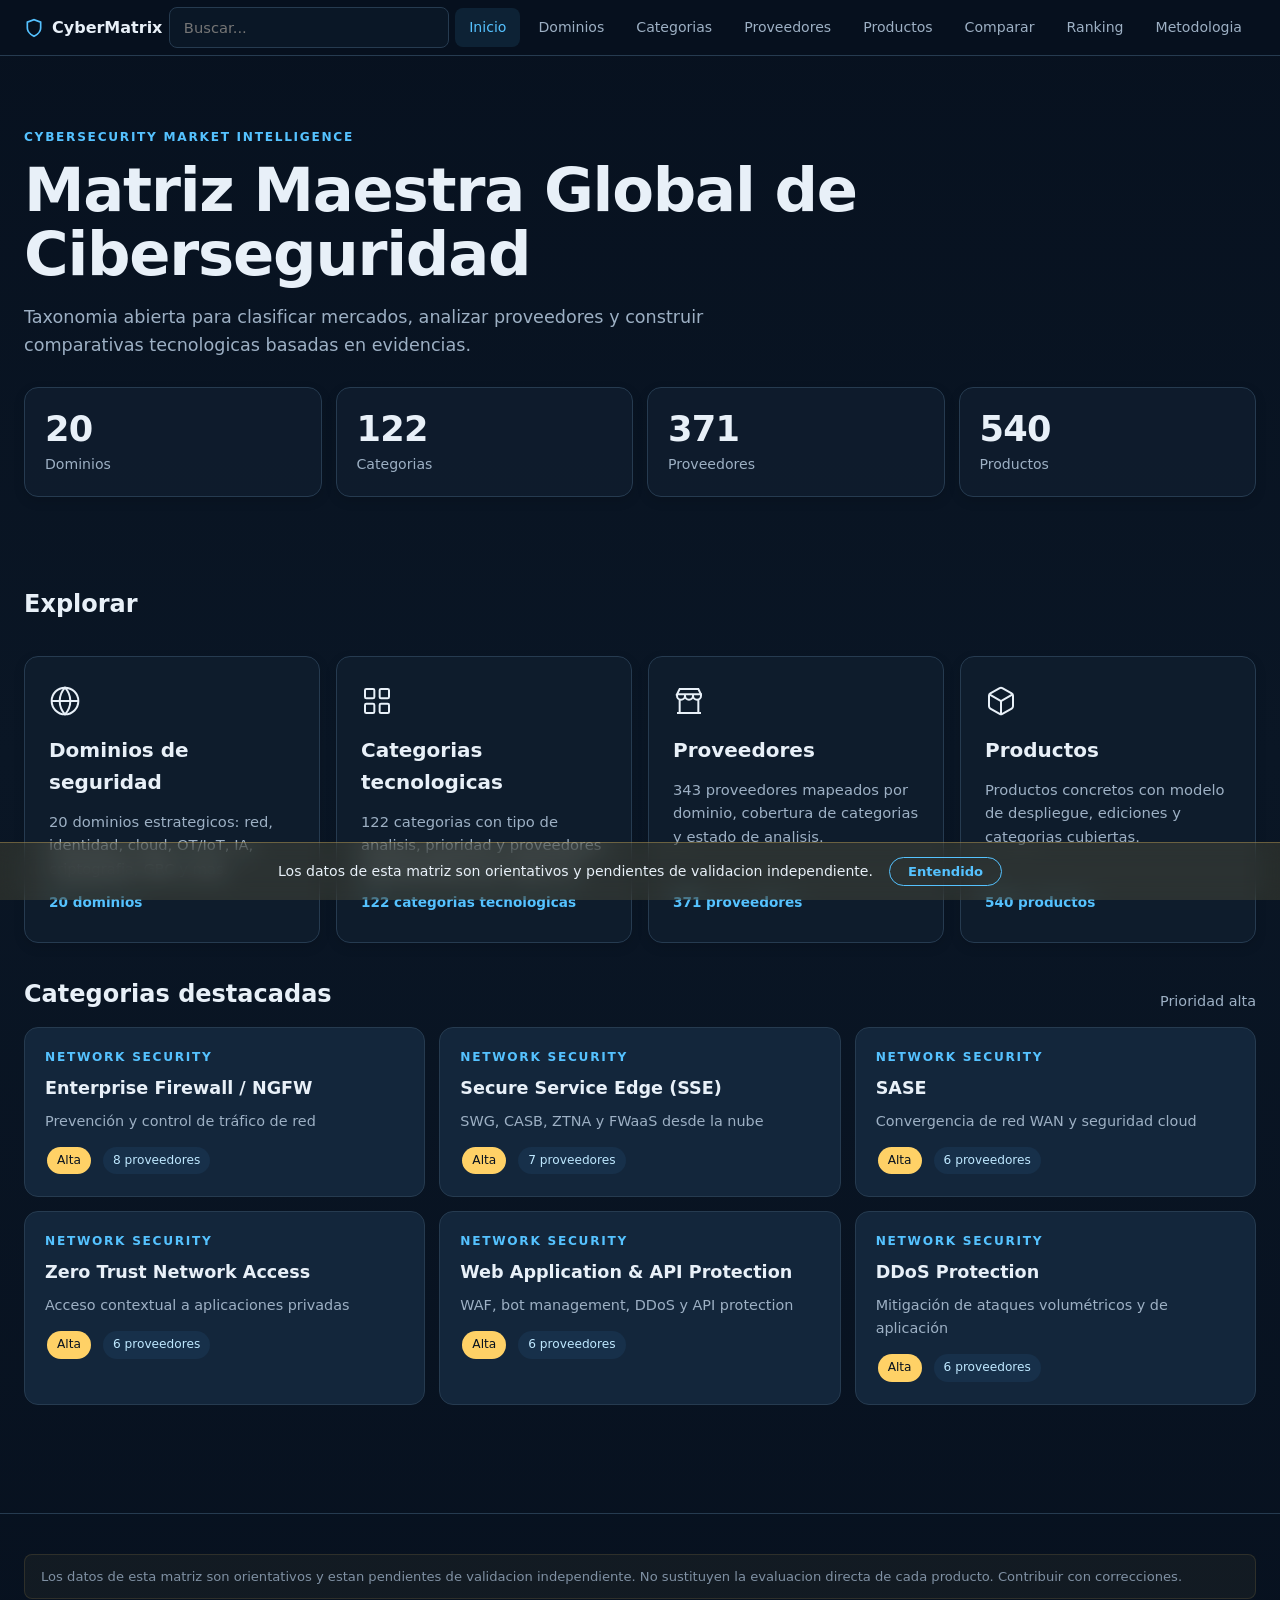
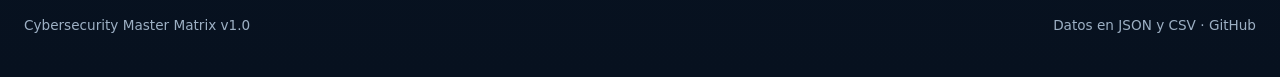
==== commit c68b47a6: "feat: P0+P1 — keyboard a11y, ranking transparency, methodology page P0 (Accessibility): - :focus-vis" ====
--- a/index.html
+++ b/index.html
@@ -29,7 +29,7 @@
 <body>
   <div id="nav-slot"></div>
 
-  <main class="page-content">
+  <main class="page-content" id="main-content">
     <div class="container">
 
       <section class="hero">
--- a/assets/styles.css
+++ b/assets/styles.css
@@ -73,6 +73,49 @@
   cursor: pointer;
 }
 
+/* Focus-visible for keyboard nav (dark theme) */
+:focus-visible {
+  outline: 2px solid var(--accent);
+  outline-offset: 2px;
+}
+
+a:focus-visible,
+button:focus-visible,
+input:focus-visible,
+select:focus-visible,
+.page-btn:focus-visible {
+  outline: 2px solid var(--accent);
+  outline-offset: 2px;
+}
+
+a.card:focus-visible,
+a.entry-card:focus-visible,
+a.provider-chip:focus-visible,
+a.category-item:focus-visible {
+  outline: 2px solid var(--accent);
+  outline-offset: -2px;
+  border-color: var(--accent);
+}
+
+/* Skip to content */
+.skip-link {
+  position: absolute;
+  top: -100px;
+  left: 16px;
+  padding: 8px 16px;
+  background: var(--accent);
+  color: #062034;
+  font-weight: 700;
+  font-size: 0.88rem;
+  border-radius: var(--radius-sm);
+  z-index: 999;
+  transition: top 0.2s;
+}
+
+.skip-link:focus {
+  top: 8px;
+}
+
 /* --- Layout --- */
 .container {
   max-width: var(--max-width);
@@ -210,8 +253,10 @@
   transition: background 0.15s;
 }
 
-.gs-item:hover {
+.gs-item:hover,
+.gs-item.gs-active {
   background: var(--panel-hover);
+  outline: 1px solid var(--accent);
 }
 
 .gs-type {
@@ -1185,6 +1230,51 @@
   margin-top: 48px;
 }
 
+/* --- Disclaimer banner (first visit) --- */
+.disclaimer-banner {
+  position: fixed;
+  bottom: 0;
+  left: 0;
+  right: 0;
+  z-index: 200;
+  background: rgba(255, 209, 102, 0.12);
+  border-top: 1px solid rgba(255, 209, 102, 0.3);
+  backdrop-filter: blur(12px);
+  -webkit-backdrop-filter: blur(12px);
+  padding: 14px 24px;
+  display: flex;
+  align-items: center;
+  justify-content: center;
+  gap: 16px;
+  font-size: 0.88rem;
+  color: var(--text);
+  animation: slideUp 0.3s ease-out;
+}
+
+.disclaimer-banner button {
+  padding: 6px 18px;
+  border-radius: var(--radius-pill);
+  border: 1px solid var(--accent);
+  background: transparent;
+  color: var(--accent);
+  font-family: var(--font);
+  font-size: 0.82rem;
+  font-weight: 600;
+  cursor: pointer;
+  white-space: nowrap;
+  transition: background 0.2s, color 0.2s;
+}
+
+.disclaimer-banner button:hover {
+  background: var(--accent);
+  color: #062034;
+}
+
+@keyframes slideUp {
+  from { transform: translateY(100%); }
+  to { transform: translateY(0); }
+}
+
 .footer .container {
   display: flex;
   flex-direction: column;
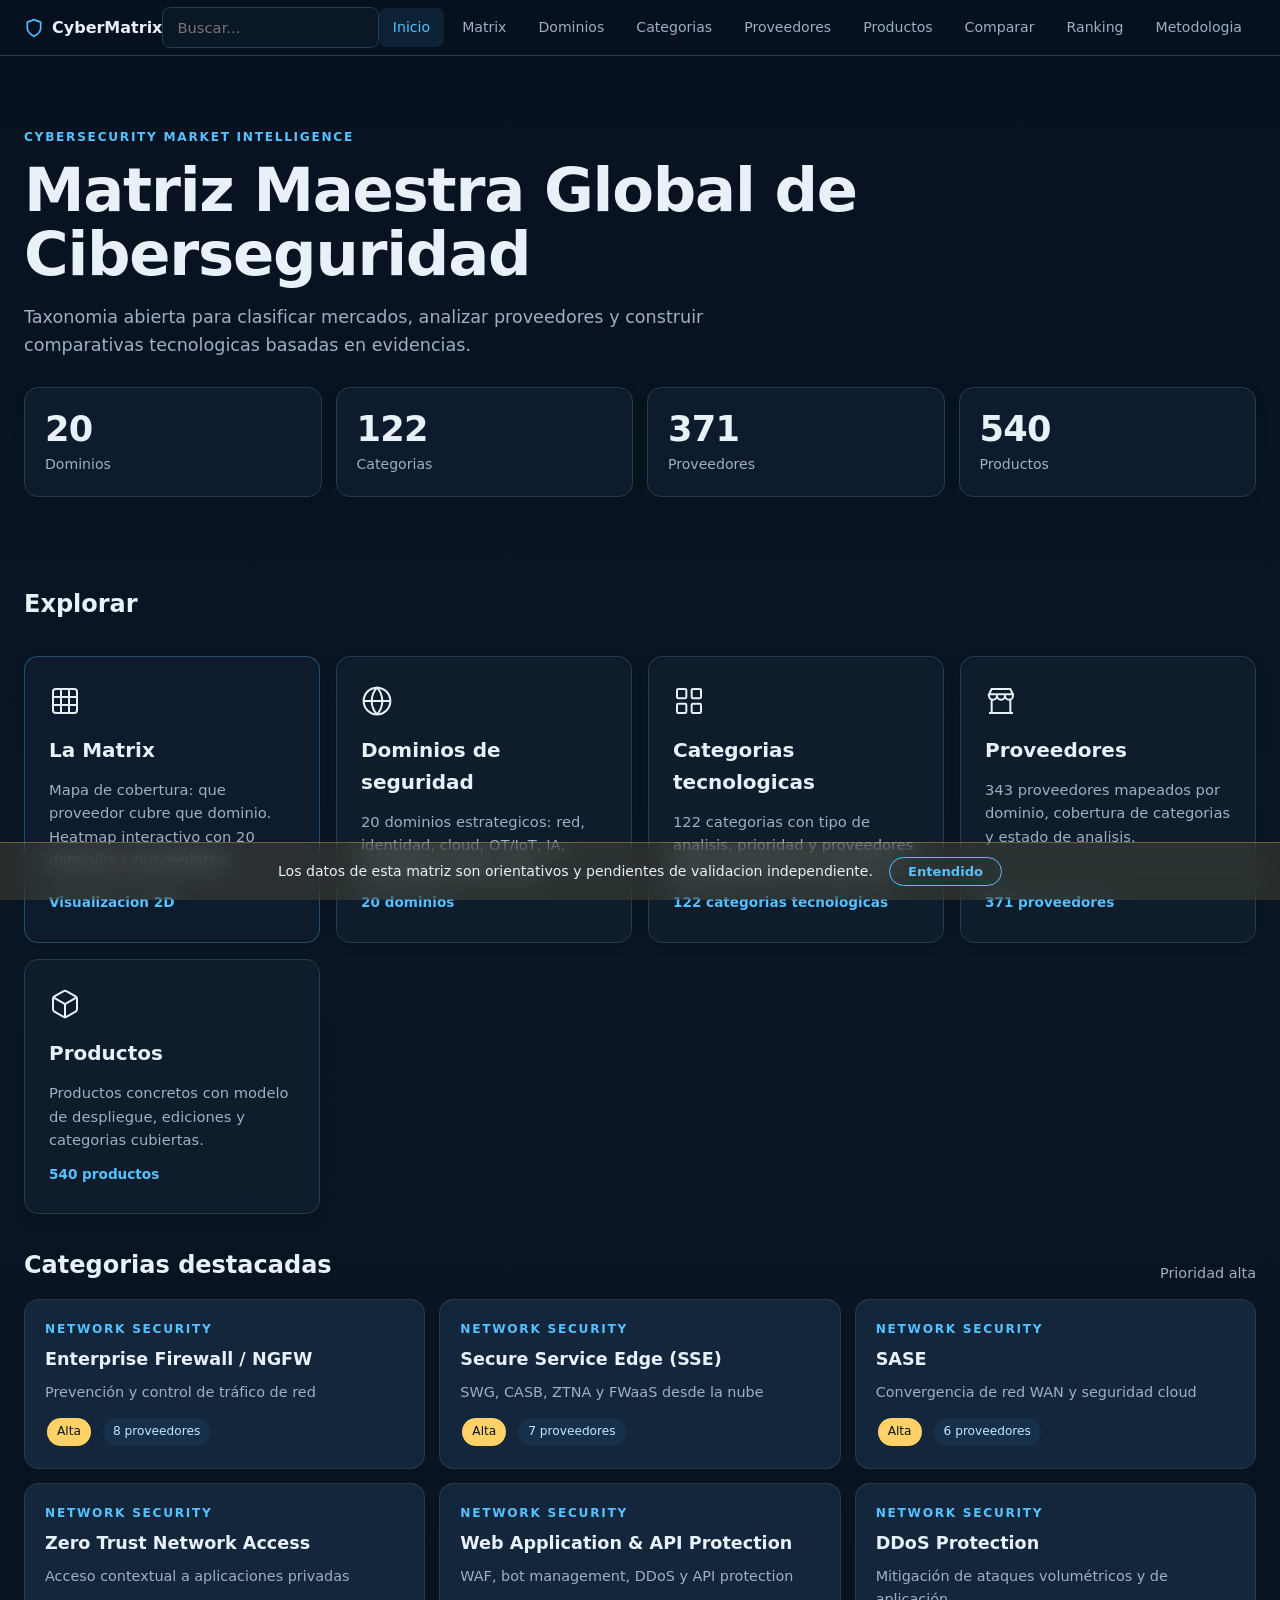
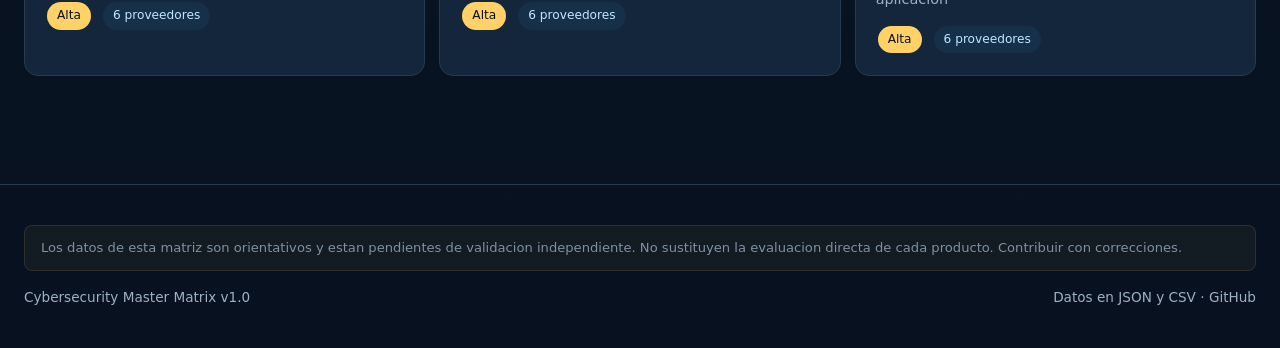
==== commit d939e38d: "feat: La Matrix — interactive coverage heatmap (domains x providers) The signature feature that matc" ====
--- a/index.html
+++ b/index.html
@@ -49,6 +49,12 @@
           <h2>Explorar</h2>
         </div>
         <div class="entries">
+          <a class="entry-card" href="matrix.html" style="border-color:rgba(85,194,255,0.3);">
+            <div class="entry-icon"><svg width="32" height="32" viewBox="0 0 24 24" fill="none" stroke="currentColor" stroke-width="1.5"><rect x="3" y="3" width="18" height="18" rx="2"/><path d="M3 9h18M3 15h18M9 3v18M15 3v18"/></svg></div>
+            <h2>La Matrix</h2>
+            <p>Mapa de cobertura: que proveedor cubre que dominio. Heatmap interactivo con 20 dominios x proveedores.</p>
+            <span class="entry-count" style="color:var(--accent);">Visualizacion 2D</span>
+          </a>
           <a class="entry-card" href="domains.html">
             <div class="entry-icon"><svg width="32" height="32" viewBox="0 0 24 24" fill="none" stroke="currentColor" stroke-width="1.5"><circle cx="12" cy="12" r="10"/><path d="M12 2a15 15 0 0 1 4 10 15 15 0 0 1-4 10 15 15 0 0 1-4-10A15 15 0 0 1 12 2z"/><path d="M2 12h20"/></svg></div>
             <h2>Dominios de seguridad</h2>
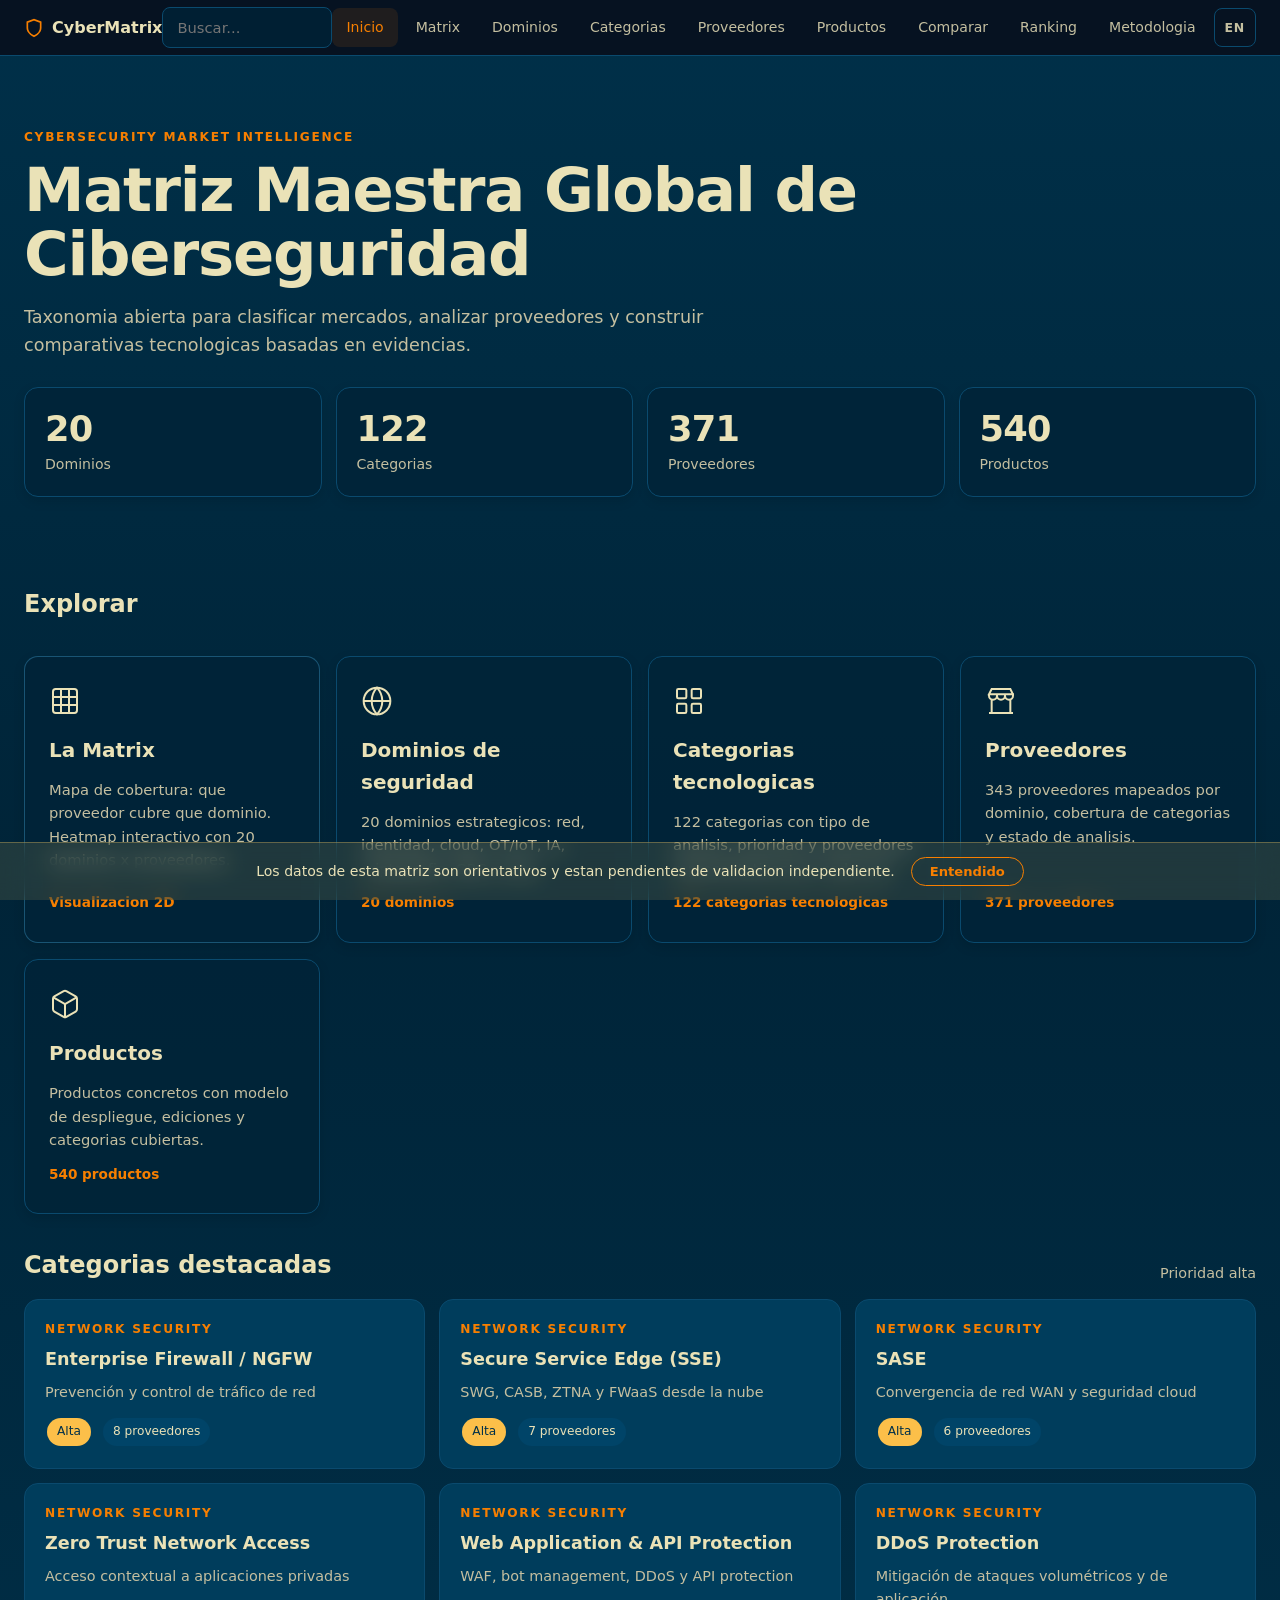
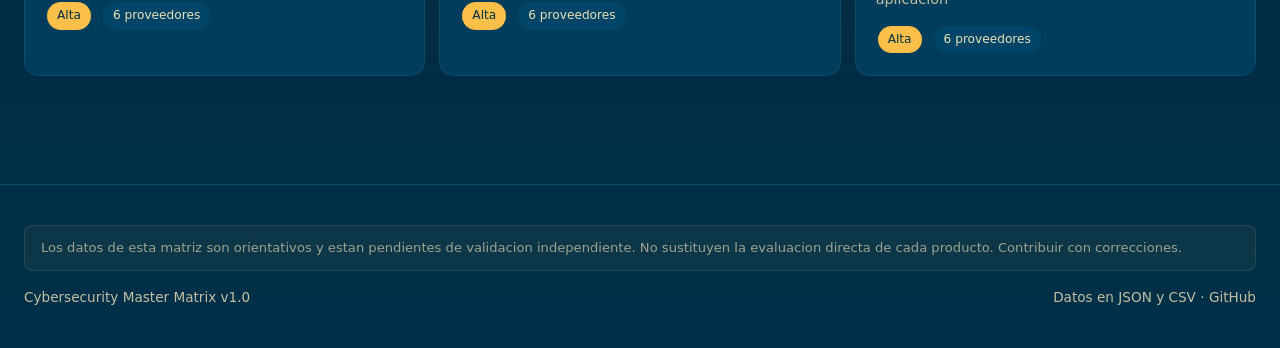
==== commit 91e2388a: "style: apply Coolors palette #003049/#D62828/#F77F00/#FCBF49/#EAE2B7 Complete color rebrand from col" ====
--- a/index.html
+++ b/index.html
@@ -5,7 +5,7 @@
   <meta name="viewport" content="width=device-width, initial-scale=1">
   <meta name="description" content="Taxonomia abierta con 20 dominios, 122 categorias, 343 proveedores y 486 productos de ciberseguridad">
   <link rel="icon" href="favicon.svg" type="image/svg+xml">
-  <meta name="theme-color" content="#07111f">
+  <meta name="theme-color" content="#003049">
   <meta property="og:type" content="website">
   <meta property="og:site_name" content="CyberMatrix">
   <meta property="og:url" content="https://pedri77.github.io/cybersecurity-master-matrix/">
--- a/assets/styles.css
+++ b/assets/styles.css
@@ -5,19 +5,19 @@
 
 /* --- Custom Properties --- */
 :root {
-  --bg: #07111f;
-  --bg-gradient: linear-gradient(180deg, #07111f, #0a1625 45%, #07111f);
-  --panel: rgba(15, 29, 46, 0.88);
-  --panel-solid: #0f1d2e;
-  --panel-hover: #13263b;
-  --text: #e8f0f8;
-  --text-secondary: #9db0c4;
-  --accent: #55c2ff;
-  --accent-hover: #7dd3ff;
-  --border: #263b50;
+  --bg: #003049;
+  --bg-gradient: linear-gradient(180deg, #003049, #002438 45%, #003049);
+  --panel: rgba(0, 36, 56, 0.88);
+  --panel-solid: #00283f;
+  --panel-hover: #003d5c;
+  --text: #EAE2B7;
+  --text-secondary: #c4bfa0;
+  --accent: #F77F00;
+  --accent-hover: #FCBF49;
+  --border: #0a4a6e;
   --success: #6ee7a8;
-  --warning: #ffd166;
-  --danger: #ff6b6b;
+  --warning: #FCBF49;
+  --danger: #D62828;
   --radius: 14px;
   --radius-sm: 8px;
   --radius-pill: 999px;
@@ -98,13 +98,34 @@
 }
 
 /* Skip to content */
+.lang-toggle {
+  padding: 4px 10px;
+  border-radius: var(--radius-sm);
+  border: 1px solid var(--border);
+  background: transparent;
+  color: var(--text-secondary);
+  font-family: var(--font);
+  font-size: 0.78rem;
+  font-weight: 700;
+  cursor: pointer;
+  transition: background 0.2s, color 0.2s, border-color 0.2s;
+  letter-spacing: 0.06em;
+  flex-shrink: 0;
+}
+
+.lang-toggle:hover {
+  background: var(--accent);
+  color: #001a2e;
+  border-color: var(--accent);
+}
+
 .skip-link {
   position: absolute;
   top: -100px;
   left: 16px;
   padding: 8px 16px;
   background: var(--accent);
-  color: #062034;
+  color: #001a2e;
   font-weight: 700;
   font-size: 0.88rem;
   border-radius: var(--radius-sm);
@@ -189,7 +210,7 @@
 
 .nav-links a:hover,
 .nav-links a.active {
-  background: rgba(85, 194, 255, 0.1);
+  background: rgba(247, 127, 0, 0.1);
   color: var(--accent);
 }
 
@@ -214,7 +235,7 @@
   padding: 7px 12px;
   border-radius: var(--radius-pill);
   border: 1px solid var(--border);
-  background: #0a1726;
+  background: #001f33;
   color: var(--text);
   font-size: 0.85rem;
   font-family: var(--font);
@@ -475,7 +496,7 @@
   padding: 11px 14px;
   border-radius: var(--radius-sm);
   border: 1px solid var(--border);
-  background: #0a1726;
+  background: #001f33;
   color: var(--text);
   font-size: 0.92rem;
   font-family: var(--font);
@@ -506,7 +527,7 @@
 }
 
 .card:hover {
-  border-color: rgba(85, 194, 255, 0.4);
+  border-color: rgba(247, 127, 0, 0.4);
   transform: translateY(-1px);
 }
 
@@ -542,8 +563,8 @@
   display: inline-block;
   padding: 4px 10px;
   border-radius: var(--radius-pill);
-  background: #17304a;
-  color: #bfe8ff;
+  background: #004468;
+  color: #EAE2B7;
   font-size: 0.76rem;
   font-weight: 500;
   white-space: nowrap;
@@ -553,7 +574,7 @@
 
 .badge.priority-Alta {
   background: var(--warning);
-  color: #07111f;
+  color: #003049;
 }
 
 .badge.priority-Media {
@@ -572,7 +593,7 @@
 }
 
 .badge.maturity-Crecimiento {
-  background: rgba(85, 194, 255, 0.15);
+  background: rgba(247, 127, 0, 0.15);
   color: var(--accent);
 }
 
@@ -587,7 +608,7 @@
 }
 
 .badge.deploy-saas {
-  background: rgba(85, 194, 255, 0.15);
+  background: rgba(247, 127, 0, 0.15);
   color: var(--accent);
 }
 
@@ -608,7 +629,7 @@
 }
 
 .badge.tier-2 {
-  background: rgba(85, 194, 255, 0.15);
+  background: rgba(247, 127, 0, 0.15);
   color: var(--accent);
 }
 
@@ -654,8 +675,8 @@
 }
 
 th {
-  background: #102238;
-  color: #cdeafa;
+  background: #003050;
+  color: #EAE2B7;
   font-size: 0.8rem;
   text-transform: uppercase;
   letter-spacing: 0.06em;
@@ -675,7 +696,7 @@
 }
 
 tbody tr:hover {
-  background: #10243a;
+  background: #003a58;
 }
 
 td a {
@@ -851,7 +872,7 @@
   display: inline-flex;
   align-items: center;
   padding: 6px 14px;
-  background: #17304a;
+  background: #004468;
   border: 1px solid var(--border);
   border-radius: var(--radius-pill);
   color: var(--text);
@@ -862,7 +883,7 @@
 
 a.provider-chip:hover {
   border-color: var(--accent);
-  background: rgba(85, 194, 255, 0.1);
+  background: rgba(247, 127, 0, 0.1);
   color: var(--accent);
 }
 
@@ -950,7 +971,7 @@
 
 .compare-selector .btn:hover {
   background: var(--accent);
-  color: #062034;
+  color: #001a2e;
 }
 
 .compare-selector .btn.btn-danger {
@@ -1017,7 +1038,7 @@
   align-items: center;
   gap: 8px;
   padding: 8px 14px;
-  background: rgba(85, 194, 255, 0.1);
+  background: rgba(247, 127, 0, 0.1);
   border: 1px solid var(--accent);
   border-radius: var(--radius-pill);
   color: var(--text);
@@ -1052,7 +1073,7 @@
 .compare-table th {
   position: static;
   text-align: left;
-  background: #102238;
+  background: #003050;
 }
 
 .compare-table th:first-child {
@@ -1088,7 +1109,7 @@
 }
 
 .compare-table tbody tr:hover {
-  background: #10243a;
+  background: #003a58;
 }
 
 .compare-table .match {
@@ -1267,7 +1288,7 @@
 
 .disclaimer-banner button:hover {
   background: var(--accent);
-  color: #062034;
+  color: #001a2e;
 }
 
 @keyframes slideUp {
@@ -1341,7 +1362,7 @@
 
 .page-btn.active {
   background: var(--accent);
-  color: #062034;
+  color: #001a2e;
   border-color: var(--accent);
   font-weight: 700;
 }
@@ -1353,7 +1374,7 @@
 
 /* --- Skeleton loading --- */
 .skeleton {
-  background: linear-gradient(90deg, var(--panel-hover) 25%, rgba(85, 194, 255, 0.05) 50%, var(--panel-hover) 75%);
+  background: linear-gradient(90deg, var(--panel-hover) 25%, rgba(247, 127, 0, 0.05) 50%, var(--panel-hover) 75%);
   background-size: 200% 100%;
   animation: shimmer 1.5s infinite;
   border-radius: var(--radius-sm);
@@ -1434,7 +1455,7 @@
 
 .back-to-top:hover {
   background: var(--accent);
-  color: #062034;
+  color: #001a2e;
   border-color: var(--accent);
 }
 
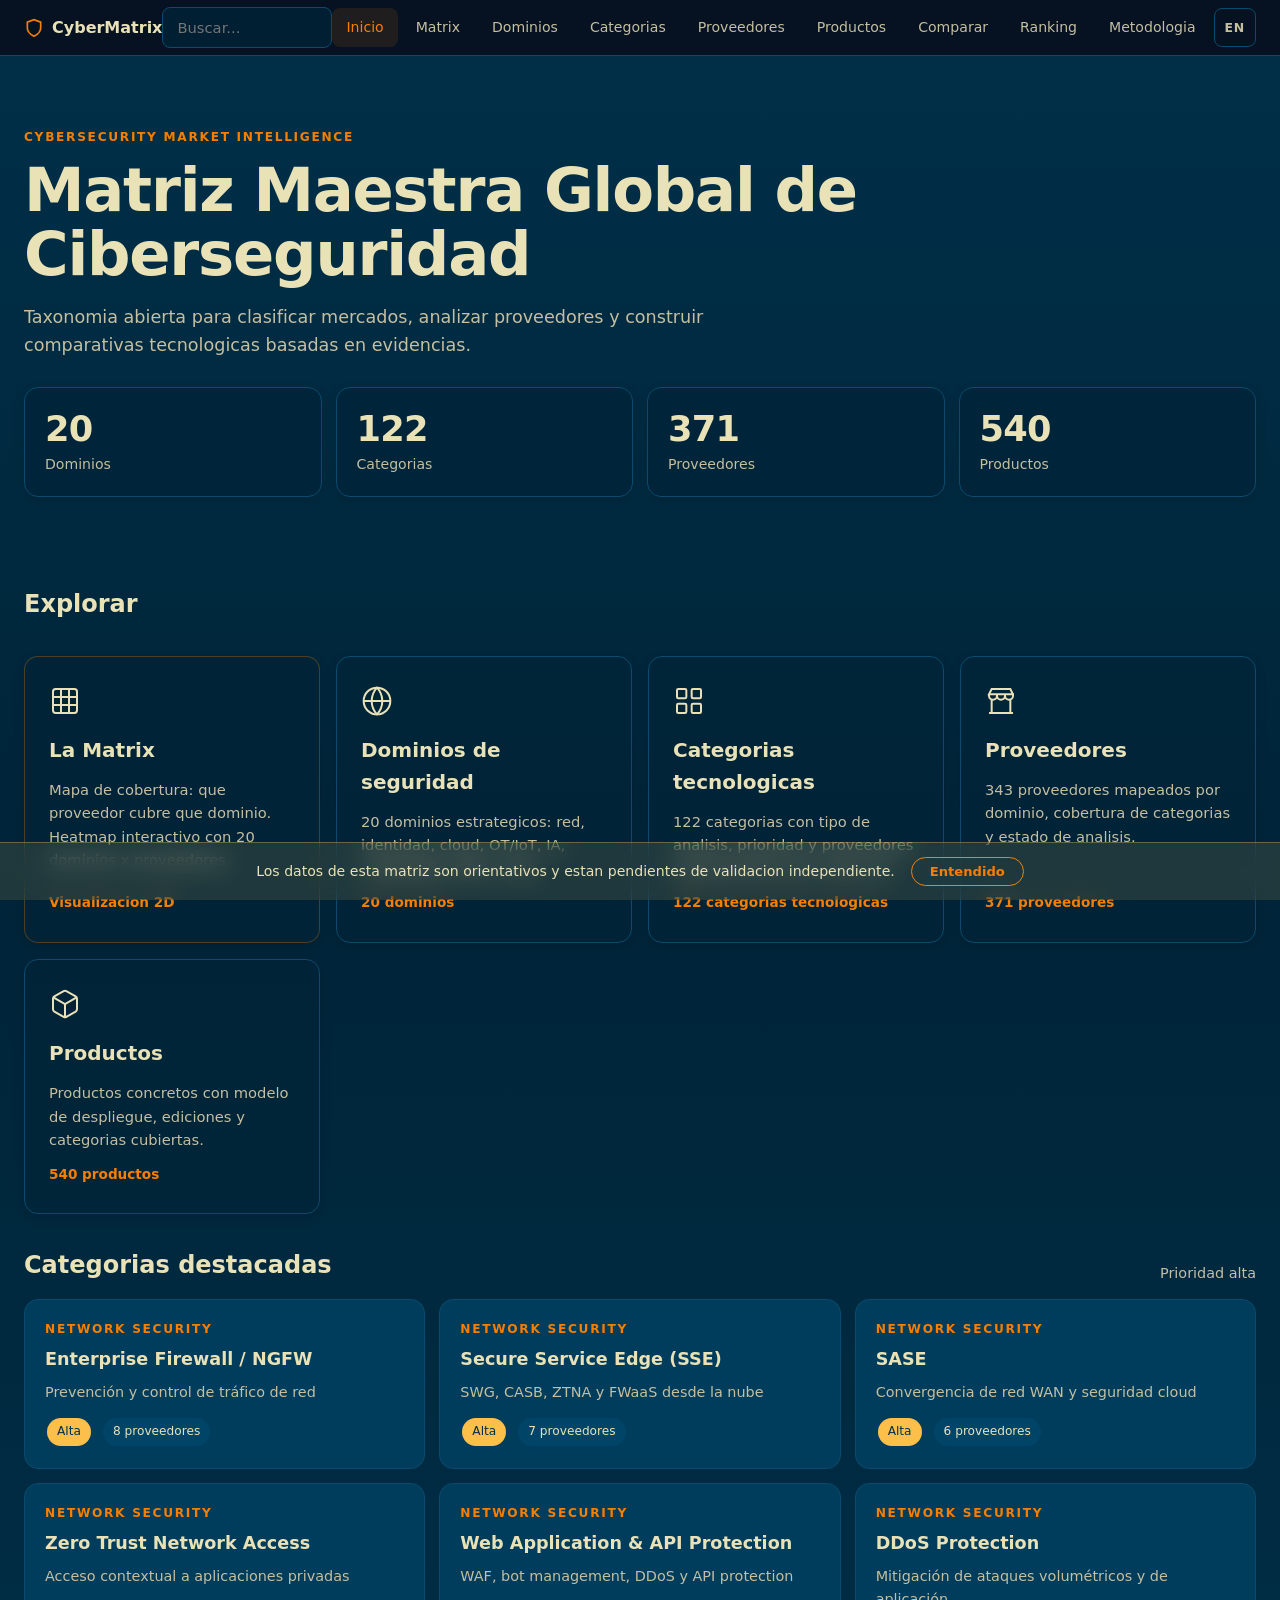
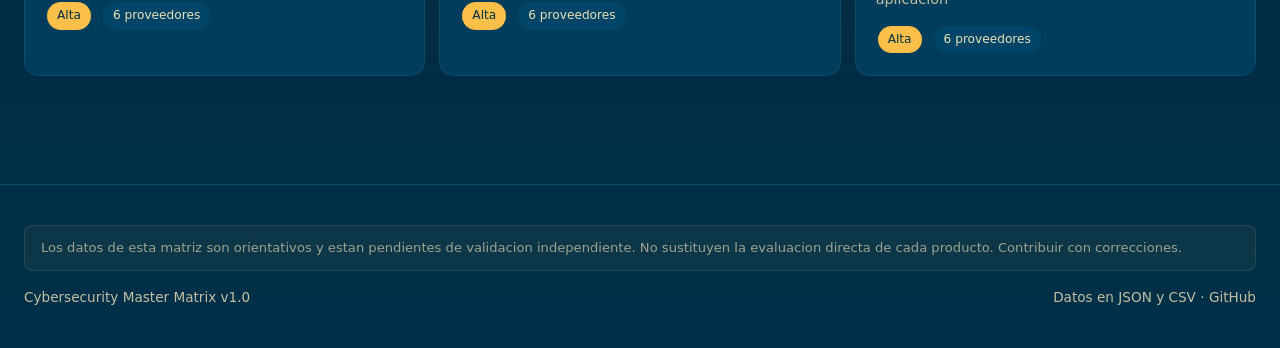
==== commit 4c1ea6b1: "feat: add 9 animations — scroll reveal, hover, matrix pulse, score bars 1. Scroll reveal: Intersecti" ====
--- a/index.html
+++ b/index.html
@@ -36,7 +36,7 @@
         <div class="eyebrow">Cybersecurity Market Intelligence</div>
         <h1>Matriz Maestra Global de Ciberseguridad</h1>
         <p>Taxonomia abierta para clasificar mercados, analizar proveedores y construir comparativas tecnologicas basadas en evidencias.</p>
-        <div id="stats" class="stats">
+        <div id="stats" class="stats reveal-stagger">
           <div class="skeleton skeleton-card" style="height:80px"></div>
           <div class="skeleton skeleton-card" style="height:80px"></div>
           <div class="skeleton skeleton-card" style="height:80px"></div>
@@ -48,8 +48,8 @@
         <div class="section-header">
           <h2>Explorar</h2>
         </div>
-        <div class="entries">
-          <a class="entry-card" href="matrix.html" style="border-color:rgba(85,194,255,0.3);">
+        <div class="entries reveal-stagger">
+          <a class="entry-card" href="matrix.html" style="border-color:rgba(247,127,0,0.3);">
             <div class="entry-icon"><svg width="32" height="32" viewBox="0 0 24 24" fill="none" stroke="currentColor" stroke-width="1.5"><rect x="3" y="3" width="18" height="18" rx="2"/><path d="M3 9h18M3 15h18M9 3v18M15 3v18"/></svg></div>
             <h2>La Matrix</h2>
             <p>Mapa de cobertura: que proveedor cubre que dominio. Heatmap interactivo con 20 dominios x proveedores.</p>
@@ -87,7 +87,7 @@
           <h2>Categorias destacadas</h2>
           <span class="result-count">Prioridad alta</span>
         </div>
-        <div id="highlights">
+        <div id="highlights" class="reveal">
           <div class="grid">
             <div class="skeleton skeleton-card"></div>
             <div class="skeleton skeleton-card"></div>
--- a/assets/styles.css
+++ b/assets/styles.css
@@ -1401,6 +1401,138 @@
   100% { background-position: -200% 0; }
 }
 
+/* --- Animations --- */
+
+/* 1. Scroll reveal */
+.reveal {
+  opacity: 0;
+  transform: translateY(20px);
+  transition: opacity 0.5s ease-out, transform 0.5s ease-out;
+}
+
+.reveal.visible {
+  opacity: 1;
+  transform: translateY(0);
+}
+
+/* Stagger children */
+.reveal-stagger > * {
+  opacity: 0;
+  transform: translateY(12px);
+  transition: opacity 0.4s ease-out, transform 0.4s ease-out;
+}
+
+.reveal-stagger.visible > * {
+  opacity: 1;
+  transform: translateY(0);
+}
+
+.reveal-stagger.visible > *:nth-child(1) { transition-delay: 0ms; }
+.reveal-stagger.visible > *:nth-child(2) { transition-delay: 50ms; }
+.reveal-stagger.visible > *:nth-child(3) { transition-delay: 100ms; }
+.reveal-stagger.visible > *:nth-child(4) { transition-delay: 150ms; }
+.reveal-stagger.visible > *:nth-child(5) { transition-delay: 200ms; }
+.reveal-stagger.visible > *:nth-child(6) { transition-delay: 250ms; }
+
+/* 2. Hover scale + press */
+a.card:active,
+a.entry-card:active,
+a.provider-chip:active,
+a.category-item:active,
+.page-btn:active:not(.disabled) {
+  transform: scale(0.97);
+  transition: transform 0.1s;
+}
+
+a.entry-card:hover {
+  box-shadow: var(--shadow), 0 0 0 1px var(--accent), 0 8px 24px rgba(247, 127, 0, 0.12);
+}
+
+/* 3. Matrix cell pulse */
+.matrix-cell:hover {
+  animation: cellPulse 0.4s ease-out;
+}
+
+@keyframes cellPulse {
+  0% { box-shadow: inset 0 0 0 0 rgba(247, 127, 0, 0.4); }
+  50% { box-shadow: inset 0 0 12px 2px rgba(247, 127, 0, 0.2); }
+  100% { box-shadow: inset 0 0 0 0 rgba(247, 127, 0, 0); }
+}
+
+/* 5. Filter crossfade */
+.crossfade-target {
+  transition: opacity 0.2s ease-out;
+}
+
+.crossfade-target.fading {
+  opacity: 0.3;
+}
+
+/* 6. Badge entrance stagger */
+@keyframes badgePop {
+  from { opacity: 0; transform: scale(0.8); }
+  to { opacity: 1; transform: scale(1); }
+}
+
+.badge-animate .badge {
+  animation: badgePop 0.25s ease-out both;
+}
+
+.badge-animate .badge:nth-child(1) { animation-delay: 0ms; }
+.badge-animate .badge:nth-child(2) { animation-delay: 30ms; }
+.badge-animate .badge:nth-child(3) { animation-delay: 60ms; }
+.badge-animate .badge:nth-child(4) { animation-delay: 90ms; }
+.badge-animate .badge:nth-child(5) { animation-delay: 120ms; }
+.badge-animate .badge:nth-child(6) { animation-delay: 150ms; }
+
+/* 7. Score bar animate */
+.score-bar-fill {
+  transition: width 0.6s cubic-bezier(0.22, 1, 0.36, 1);
+}
+
+.score-bar-fill.animate-in {
+  animation: barGrow 0.8s cubic-bezier(0.22, 1, 0.36, 1) both;
+}
+
+@keyframes barGrow {
+  from { width: 0; }
+}
+
+/* 8. Search expand on focus */
+.nav-search {
+  transition: border-color 0.2s, width 0.3s ease-out, box-shadow 0.2s;
+}
+
+.nav-search:focus {
+  box-shadow: 0 0 0 3px rgba(247, 127, 0, 0.15);
+}
+
+@media (min-width: 769px) {
+  .nav-search-wrapper {
+    transition: flex-basis 0.3s ease-out;
+  }
+
+  .nav-search-wrapper:focus-within {
+    flex-basis: 360px;
+  }
+}
+
+/* 9. Improved page transition */
+.page-content {
+  animation: pageIn 0.35s cubic-bezier(0.22, 1, 0.36, 1);
+}
+
+@keyframes pageIn {
+  from {
+    opacity: 0;
+    transform: translateY(10px);
+  }
+  to {
+    opacity: 1;
+    transform: translateY(0);
+  }
+}
+
 /* --- Loading --- */
 .loading {
   display: flex;
